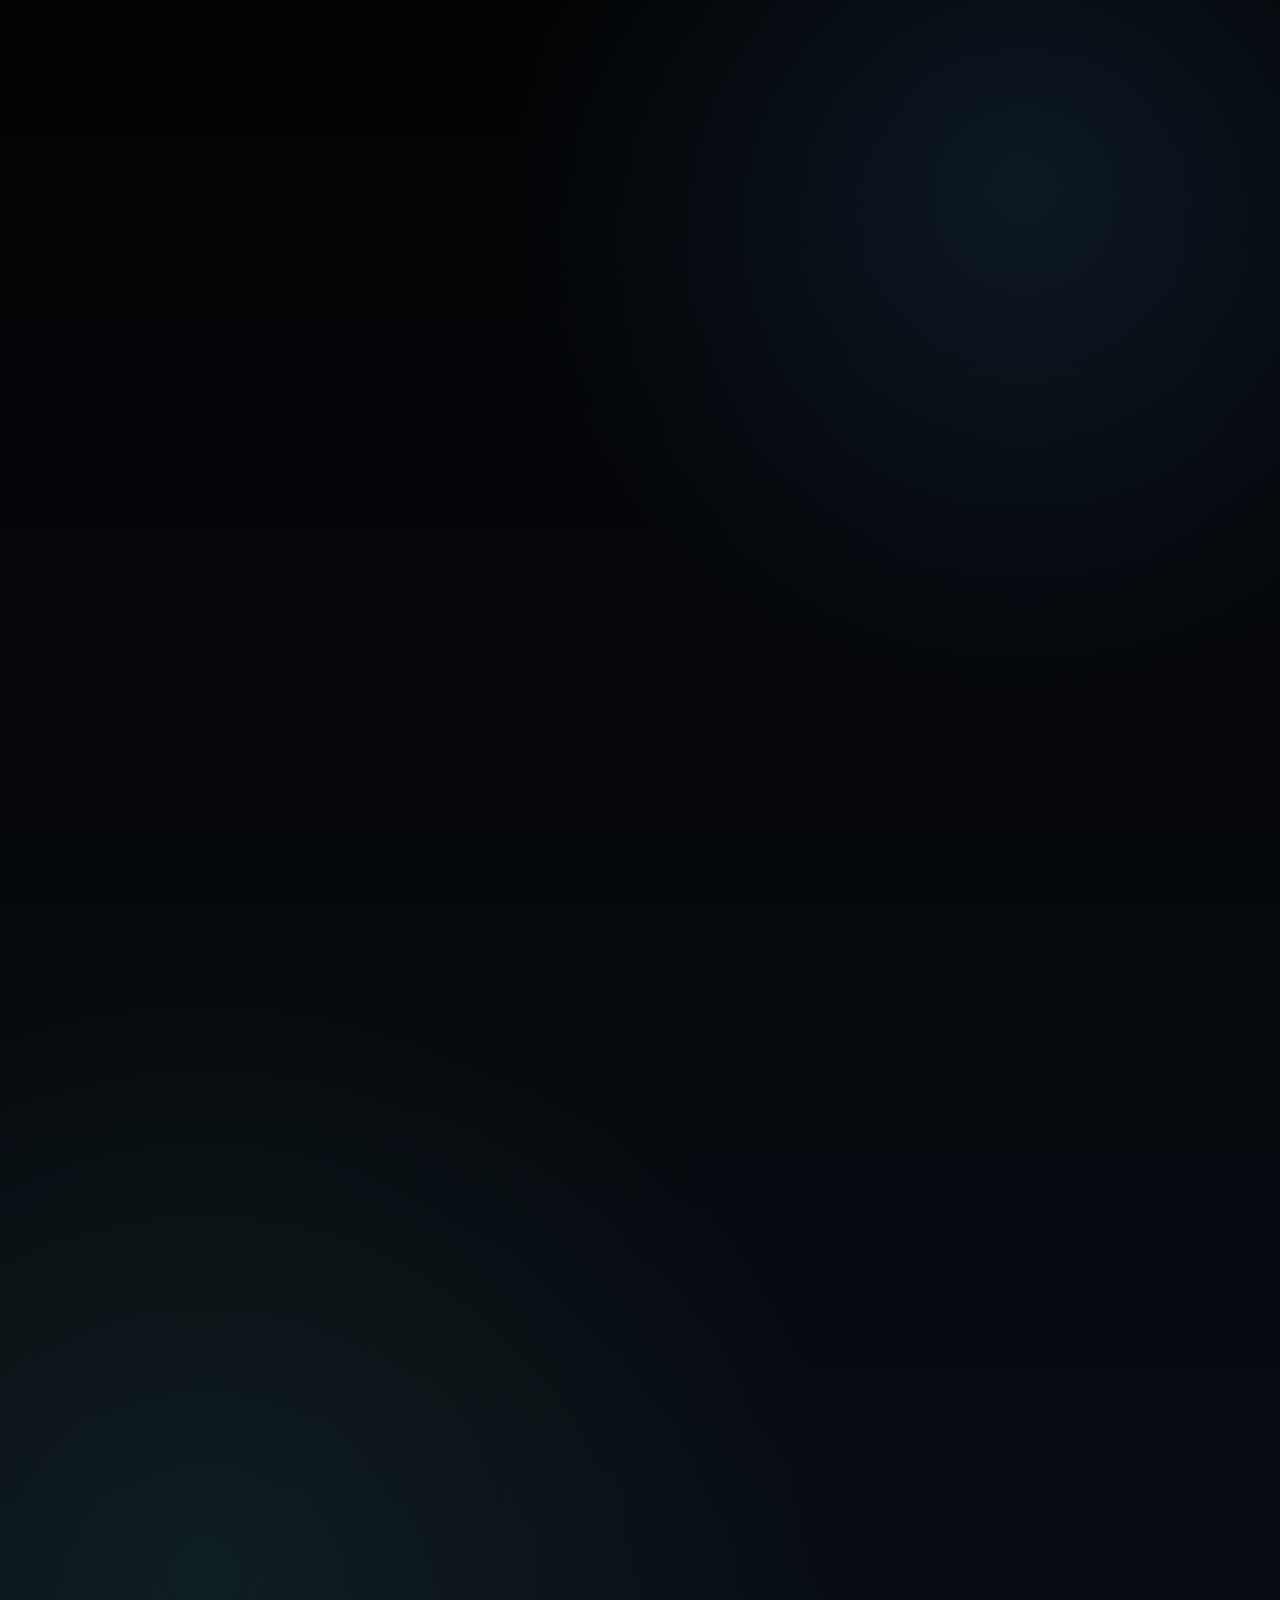
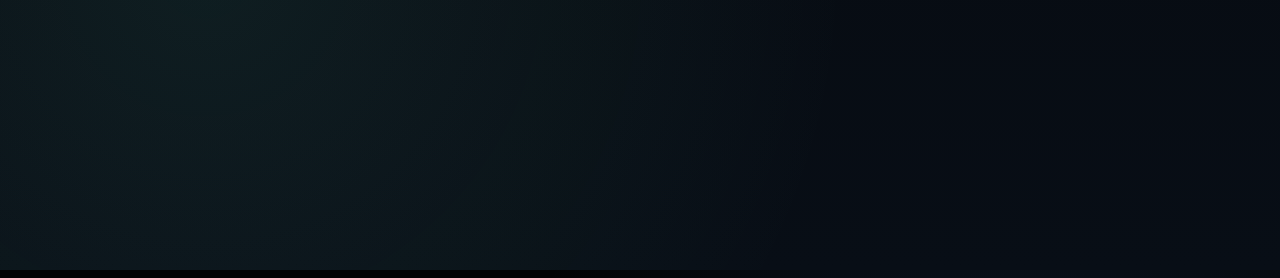
==== index.html @ 2d74a7e1 "Remove orphaned pages and assets, add .gitignore" ====
<!doctype html>
<html lang="en">
  <head>
    <meta charset="UTF-8" />
    <meta name="viewport" content="width=device-width, initial-scale=1.0" />
    <title>ORION</title>
    <meta
      name="description"
      content="ORION: Online Robust Inference and Optimization for Networks. A distributed multiscale decision engine for real-time edge intelligence under uncertainty."
    />
    <link rel="preconnect" href="https://fonts.googleapis.com" />
    <link rel="preconnect" href="https://fonts.gstatic.com" crossorigin />
    <link
      href="https://fonts.googleapis.com/css2?family=Chakra+Petch:wght@400;500;600;700&family=Space+Grotesk:wght@400;500;700&display=swap"
      rel="stylesheet"
    />
    <link
      href="https://fonts.googleapis.com/css2?family=Material+Symbols+Rounded:opsz,wght,FILL,GRAD@20..48,300..700,0..1,-50..200"
      rel="stylesheet"
    />
    <link rel="stylesheet" href="styles.css" />
  </head>
  <body>
    <div class="aurora aurora-left"></div>
    <div class="aurora aurora-right"></div>
    <div class="grain"></div>
    <nav class="top-nav" aria-label="Primary">
      <a class="nav-brand" href="index.html">
        <span class="material-symbols-rounded nav-brand-icon">deployed_code</span>
        <span class="nav-brand-copy">
          <span class="nav-brand-title">ORION</span>
          <span class="nav-brand-subtitle">ONLINE ROBUST INFERENCE AND OPTIMIZATION FOR NETWORKS</span>
        </span>
      </a>
      <div class="nav-menu">
        <a class="nav-link" href="index.html">Home</a>
        <a class="nav-link" href="research.html">Research</a>
        <a class="nav-link" href="about.html">About</a>
      </div>
    </nav>
    <header class="hero">
      <div class="hero-copy">
        <h1>
          Distributed <span class="headline-accent">Reasoning Agents</span><br />
          for Real-Time Decisions
        </h1>
        <p class="lede">
          ORION coordinates networked reasoning agents that assimilate information across
          sensors, models, and operating scales to produce time-critical inference,
          optimization, and decision support on edge devices.
        </p>
        <div class="cta-row">
          <a class="button primary" href="#mission">Explore Mission Profile</a>
          <a class="button" href="about.html">Meet the Team</a>
        </div>
      </div>
      <div class="hero-visual" aria-hidden="true">
        <div class="mesh-frame">
          <svg class="hero-diagram" viewBox="0 0 760 760" role="img" aria-label="Graph neural network architecture with uncertainty distributions on graph edges">
            <defs>
              <filter id="softGlow" x="-50%" y="-50%" width="200%" height="200%">
                <feGaussianBlur stdDeviation="8" result="blur" />
                <feMerge>
                  <feMergeNode in="blur" />
                  <feMergeNode in="SourceGraphic" />
                </feMerge>
              </filter>
              <linearGradient id="panelGlow" x1="0" x2="1" y1="0" y2="1">
                <stop offset="0%" stop-color="rgba(17, 39, 71, 0.95)" />
                <stop offset="100%" stop-color="rgba(10, 21, 40, 0.92)" />
              </linearGradient>
              <linearGradient id="edgeGlow" x1="0" x2="1" y1="0" y2="0">
                <stop offset="0%" stop-color="#6fe8ff" stop-opacity="0.06" />
                <stop offset="50%" stop-color="#6fe8ff" stop-opacity="0.8" />
                <stop offset="100%" stop-color="#7cf8d3" stop-opacity="0.08" />
              </linearGradient>
              <path id="msg1" d="M196 256 C280 260, 312 300, 344 338" />
              <path id="msg2" d="M196 380 C270 380, 302 376, 320 376" />
              <path id="msg3" d="M196 510 C280 494, 314 454, 344 416" />
              <path id="readout1" d="M444 346 C492 318, 542 288, 602 254" />
              <path id="readout2" d="M431 376 C494 376, 540 377, 584 378" />
              <path id="readout3" d="M444 408 C492 436, 542 464, 602 500" />
            </defs>

            <rect x="0" y="0" width="760" height="760" fill="transparent" />
            <rect x="72" y="150" width="162" height="500" rx="28" fill="url(#panelGlow)" stroke="rgba(125, 176, 255, 0.18)" />
            <rect x="300" y="228" width="160" height="292" rx="30" fill="url(#panelGlow)" stroke="rgba(111, 232, 255, 0.22)" />
            <rect x="532" y="176" width="154" height="388" rx="28" fill="url(#panelGlow)" stroke="rgba(125, 176, 255, 0.18)" />

            <g fill="#7cf8d3" font-family="Space Grotesk, sans-serif" font-size="9.8" letter-spacing="1.4">
              <text x="153" y="180" text-anchor="middle">SUBSYSTEM NODES</text>
              <text x="380" y="254" text-anchor="middle">INFERENCE CORE</text>
              <text x="609" y="200" text-anchor="middle">READOUT / DECISION</text>
            </g>

            <g fill="#8fb2e3" font-family="Space Grotesk, sans-serif" font-size="7.8">
              <text x="153" y="190" text-anchor="middle">uncertain graph inputs</text>
              <text x="380" y="268" text-anchor="middle">latent fusion, uncertainty shaping</text>
              <text x="609" y="214" text-anchor="middle">belief and control outputs</text>
            </g>

            <g fill="none" stroke="rgba(145, 168, 210, 0.3)" stroke-width="1.8" stroke-linecap="round">
              <path d="M124 256 L174 218 L196 290 L136 324 L124 256" />
              <path d="M174 218 L196 290" />
              <path d="M124 256 L196 290" />
              <path d="M136 324 L196 290" />

              <path d="M118 408 L174 370 L212 420 L160 470 L118 408" />
              <path d="M174 370 L212 420" />
              <path d="M174 370 L160 470" />
              <path d="M118 408 L160 470" />

              <path d="M128 548 L186 516 L210 576 L156 602 L128 548" />
              <path d="M186 516 L210 576" />
              <path d="M128 548 L210 576" />
              <path d="M156 602 L186 516" />
            </g>

            <g fill="#0f1928" stroke="rgba(111, 232, 255, 0.35)" stroke-width="1.6">
              <circle cx="124" cy="256" r="12" />
              <circle cx="174" cy="218" r="12" />
              <circle cx="196" cy="290" r="12" />
              <circle cx="136" cy="324" r="12" />

              <circle cx="118" cy="408" r="12" />
              <circle cx="174" cy="370" r="12" />
              <circle cx="212" cy="420" r="12" />
              <circle cx="160" cy="470" r="12" />

              <circle cx="128" cy="548" r="12" />
              <circle cx="186" cy="516" r="12" />
              <circle cx="210" cy="576" r="12" />
              <circle cx="156" cy="602" r="12" />
            </g>

            <g fill="#eef5ff" font-family="Space Grotesk, sans-serif" font-size="8.5">
              <text x="124" y="260" text-anchor="middle">GP</text>
              <text x="174" y="222" text-anchor="middle">GP</text>
              <text x="196" y="294" text-anchor="middle">GP</text>
              <text x="136" y="328" text-anchor="middle">GP</text>
              <text x="118" y="412" text-anchor="middle">GP</text>
              <text x="174" y="374" text-anchor="middle">GP</text>
              <text x="212" y="424" text-anchor="middle">GP</text>
              <text x="160" y="474" text-anchor="middle">GP</text>
              <text x="128" y="552" text-anchor="middle">GP</text>
              <text x="186" y="520" text-anchor="middle">GP</text>
              <text x="210" y="580" text-anchor="middle">GP</text>
              <text x="156" y="606" text-anchor="middle">GP</text>
            </g>

            <g>
              <circle cx="380" cy="376" r="76" fill="rgba(111, 232, 255, 0.08)" filter="url(#softGlow)">
                <animate attributeName="r" values="78;84;78" dur="4.6s" repeatCount="indefinite" />
                <animate attributeName="opacity" values="0.34;0.56;0.34" dur="4.6s" repeatCount="indefinite" />
              </circle>
              <circle cx="380" cy="376" r="52" fill="none" stroke="rgba(111, 232, 255, 0.22)" stroke-width="1.6">
                <animate attributeName="r" values="50;56;50" dur="6.0s" repeatCount="indefinite" />
              </circle>
              <circle cx="380" cy="376" r="32" fill="none" stroke="rgba(142, 178, 255, 0.34)" stroke-width="1.4" />
              <path d="M334 376 C350 350, 366 344, 380 376 C394 408, 410 402, 426 376" fill="none" stroke="rgba(124, 248, 211, 0.58)" stroke-width="1.9" stroke-linecap="round" />
              <path d="M334 376 C350 402, 366 408, 380 376 C394 344, 410 350, 426 376" fill="none" stroke="rgba(111, 232, 255, 0.48)" stroke-width="1.9" stroke-linecap="round" />
              <rect x="360" y="356" width="40" height="40" rx="10" fill="rgba(12, 31, 56, 0.65)" stroke="rgba(145, 168, 210, 0.45)" stroke-width="1.4" transform="rotate(45 380 376)">
                <animateTransform attributeName="transform" type="rotate" values="45 380 376;405 380 376" dur="18s" repeatCount="indefinite" />
              </rect>
              <circle cx="380" cy="376" r="4.3" fill="#7cf8d3" filter="url(#softGlow)" />
              <circle cx="356" cy="352" r="2.7" fill="#8eb2ff" opacity="0.78" />
              <circle cx="408" cy="396" r="2.4" fill="#6fe8ff" opacity="0.72" />
              <circle cx="412" cy="346" r="2.2" fill="#7cf8d3" opacity="0.68" />
            </g>

            <g fill="none" stroke="url(#edgeGlow)" stroke-width="2.25" stroke-linecap="round">
              <path d="M196 256 C280 260, 312 300, 344 338" />
              <path d="M196 380 C270 380, 302 376, 320 376" />
              <path d="M196 510 C280 494, 314 454, 344 416" />
              <path d="M444 346 C492 318, 542 288, 602 254" />
              <path d="M431 376 C494 376, 540 377, 584 378" />
              <path d="M444 408 C492 436, 542 464, 602 500" />
            </g>



            <g>
              <g transform="translate(267.5 265)">
                <rect x="-30" y="-11" width="60" height="22" rx="7" fill="rgba(6, 20, 38, 0.62)" stroke="rgba(111, 232, 255, 0.28)" />
                <path d="M-20 6 H20" fill="none" stroke="rgba(184, 201, 232, 0.30)" stroke-width="0.8" />
                <path d="M-18 6 C-12 6, -7 -6, 0 -6 C7 -6, 12 6, 18 6" fill="none" stroke="#6fe8ff" stroke-width="0.9" />
              </g>
              <g transform="translate(267 365)">
                <rect x="-30" y="-11" width="60" height="22" rx="7" fill="rgba(6, 20, 38, 0.62)" stroke="rgba(111, 232, 255, 0.28)" />
                <path d="M-20 6 H20" fill="none" stroke="rgba(184, 201, 232, 0.30)" stroke-width="0.8" />
                <path d="M-18 6 C-10 6, -4 2, 0 1 C4 2, 10 6, 18 6" fill="none" stroke="#7cf8d3" stroke-width="0.9" />
              </g>
              <g transform="translate(267 471)">
                <rect x="-30" y="-11" width="60" height="22" rx="7" fill="rgba(6, 20, 38, 0.62)" stroke="rgba(111, 232, 255, 0.28)" />
                <path d="M-20 6 H20" fill="none" stroke="rgba(184, 201, 232, 0.30)" stroke-width="0.8" />
                <path d="M-18 6 C-14 6, -11 -5, -7 -5 C-3 -5, -1 6, 3 6 C7 6, 10 -2, 14 -2 C16 -2, 18 6, 18 6" fill="none" stroke="#8eb2ff" stroke-width="0.9" />
              </g>
              <g transform="translate(496 290)">
                <rect x="-30" y="-11" width="60" height="22" rx="7" fill="rgba(6, 20, 38, 0.62)" stroke="rgba(111, 232, 255, 0.28)" />
                <path d="M-20 6 H20" fill="none" stroke="rgba(184, 201, 232, 0.30)" stroke-width="0.8" />
                <path d="M-18 6 C-12 6, -8 5, -4 1 C0 -4, 8 -5, 18 6" fill="none" stroke="#6fe8ff" stroke-width="0.9" />
              </g>
              <g transform="translate(496 365)">
                <rect x="-30" y="-11" width="60" height="22" rx="7" fill="rgba(6, 20, 38, 0.62)" stroke="rgba(111, 232, 255, 0.28)" />
                <path d="M-20 6 H20" fill="none" stroke="rgba(184, 201, 232, 0.30)" stroke-width="0.8" />
                <path d="M-18 6 C-14 6, -10 2, -6 2 L4 2 C8 2, 12 6, 18 6" fill="none" stroke="#7cf8d3" stroke-width="0.9" />
              </g>
              <g transform="translate(496 451)">
                <rect x="-30" y="-11" width="60" height="22" rx="7" fill="rgba(6, 20, 38, 0.62)" stroke="rgba(111, 232, 255, 0.28)" />
                <path d="M-20 6 H20" fill="none" stroke="rgba(184, 201, 232, 0.30)" stroke-width="0.8" />
                <path d="M-18 6 C-14 6, -11 -1, -8 -3 C-4 -5, 2 -5, 8 0 C12 3, 15 5, 18 6" fill="none" stroke="#8eb2ff" stroke-width="0.9" />
              </g>
            </g>

            <g fill="#0f1928" stroke="rgba(111, 232, 255, 0.35)" stroke-width="1.7">
              <rect x="590" y="232" width="44" height="40" rx="12" />
              <rect x="584" y="358" width="56" height="40" rx="12" />
              <rect x="590" y="482" width="44" height="40" rx="12" />
            </g>

            <g fill="#eef5ff" font-family="Space Grotesk, sans-serif" font-size="7.8">
              <text x="612" y="256" text-anchor="middle">risk</text>
              <text x="612" y="382" text-anchor="middle">policy</text>
              <text x="612" y="506" text-anchor="middle">control</text>
            </g>

            <g fill="rgba(111, 232, 255, 0.96)" filter="url(#softGlow)">
              <circle r="3.3">
                <animateMotion dur="6.2s" repeatCount="indefinite" rotate="auto"><mpath href="#msg1" /></animateMotion>
              </circle>
              <circle r="3.3" fill="#7cf8d3">
                <animateMotion dur="6.8s" repeatCount="indefinite" rotate="auto"><mpath href="#msg2" /></animateMotion>
              </circle>
              <circle r="3.3" fill="#8eb2ff">
                <animateMotion dur="7.3s" repeatCount="indefinite" rotate="auto"><mpath href="#msg3" /></animateMotion>
              </circle>
              <circle r="3.1">
                <animateMotion dur="6.5s" repeatCount="indefinite" rotate="auto"><mpath href="#readout1" /></animateMotion>
              </circle>
              <circle r="3.1" fill="#7cf8d3">
                <animateMotion dur="6.9s" repeatCount="indefinite" rotate="auto"><mpath href="#readout2" /></animateMotion>
              </circle>
              <circle r="3.1" fill="#8eb2ff">
                <animateMotion dur="7.1s" repeatCount="indefinite" rotate="auto"><mpath href="#readout3" /></animateMotion>
              </circle>
            </g>
          </svg>
        </div>
      </div>
    </header>

    <main>
      <section class="panel mission" id="mission">
        <div>
          <p class="section-kicker">Mission profile</p>
          <h2>Built for multiscale decisions under uncertainty.</h2>
        </div>
        <p>
          The platform links distributed reasoning agents, sparse observations, and
          multiscale model hierarchies into a unified decision loop. It is intended for
          settings where information must be assimilated rapidly, uncertainty must be
          propagated explicitly, and prediction or action must remain available on edge
          devices operating under compute, bandwidth, and timing constraints.
        </p>
      </section>

      <section class="grid use-cases">
        <article class="card">
          <span class="material-symbols-rounded panel-symbol" aria-hidden="true">hub</span>
          <p class="card-index">01</p>
          <h3>Multiscale information assimilation</h3>
          <p>
            Fuse heterogeneous observations, surrogates, and model hierarchies into a
            coherent state estimate that remains actionable as conditions shift.
          </p>
        </article>
        <article class="card">
          <span class="material-symbols-rounded panel-symbol" aria-hidden="true">diversity_3</span>
          <p class="card-index">02</p>
          <h3>Cooperative reasoning agents</h3>
          <p>
            Coordinate specialized agents that exchange beliefs, reconcile local context,
            and support time-critical decisions from the edge to the system level.
          </p>
        </article>
        <article class="card">
          <span class="material-symbols-rounded panel-symbol" aria-hidden="true">memory</span>
          <p class="card-index">03</p>
          <h3>Real-time edge prediction</h3>
          <p>
            Push uncertainty-aware inference and decision support onto edge hardware where
            latency, resilience, and intermittent communications cannot be ignored.
          </p>
        </article>
      </section>

      <section class="mode-grid" id="modes">
        <article class="mode-panel">
          <span class="material-symbols-rounded panel-symbol mode-symbol" aria-hidden="true">architecture</span>
          <p class="section-kicker">Offline design</p>
          <h2>Shape the multiscale reasoning architecture before deployment.</h2>
          <p>
            Use ORION to identify the right hierarchy of models, sensing placements, and
            agent responsibilities, then determine where added fidelity materially changes
            the decision surface.
          </p>
        </article>
        <article class="mode-panel alt">
          <span class="material-symbols-rounded panel-symbol mode-symbol" aria-hidden="true">settings_input_antenna</span>
          <p class="section-kicker">Online orchestration</p>
          <h2>Maintain adaptation as edge conditions evolve in real time.</h2>
          <p>
            Run live assimilation and orchestration loops that coordinate distributed
            observations, local inference, agent-to-agent messaging, and edge-resident
            control or recommendation logic when timing, bandwidth, and trust constraints
            cannot be ignored.
          </p>
        </article>
      </section>

      <section class="panel manifesto">
        <div class="manifesto-line">
          <span>Distributed reasoning agents</span>
          <span>Multiscale assimilation</span>
          <span>Edge-resident decisions</span>
        </div>
      </section>
    </main>

    <footer>
      <p>ORION &middot; Texas A&amp;M University</p>
    </footer>
    <script src="assets/js/ui-effects.js"></script>
  </body>
</html>
---- styles.css ----
:root {
  --ai-blue: #51a6ff;
  --ai-cyan: #74f6ff;
  --ai-mint: #6df0c2;
  --ink-invert: #061017;
  --bg-0: #030507;
  --bg-1: #071019;
  --bg-2: #0b1420;
  --line: rgba(116, 246, 255, 0.16);
  --text: #f4fbff;
  --text-soft: #b9cad8;
  --text-dim: #8696a7;
  --cyan: var(--ai-cyan);
  --mint: var(--ai-mint);
  --radius-xl: 30px;
  --radius-lg: 22px;
  --radius-md: 16px;
  --shadow: 0 22px 56px rgba(0, 0, 0, 0.48);
  --shadow-soft: 0 12px 30px rgba(0, 0, 0, 0.32);
}

* {
  box-sizing: border-box;
}

html {
  scroll-behavior: smooth;
}

body {
  margin: 0;
  font-family: "Space Grotesk", "Avenir Next", "Segoe UI", sans-serif;
  color: var(--text);
  background:
    radial-gradient(circle at 80% 10%, rgba(81, 166, 255, 0.12), transparent 26%),
    radial-gradient(circle at 16% 84%, rgba(109, 240, 194, 0.08), transparent 34%),
    linear-gradient(180deg, #020304 0%, #05070b 40%, #080e16 100%);
  min-height: 100vh;
  overflow-x: hidden;
  opacity: 0;
  transform: translateY(8px);
  transition: opacity 300ms ease, transform 300ms ease;
}

body.is-ready {
  opacity: 1;
  transform: translateY(0);
}

body.is-leaving {
  opacity: 0;
  transform: translateY(-8px);
}

body::before {
  content: "";
  position: fixed;
  inset: 0;
  pointer-events: none;
  background:
    linear-gradient(rgba(255, 255, 255, 0.026) 1px, transparent 1px),
    linear-gradient(90deg, rgba(255, 255, 255, 0.026) 1px, transparent 1px);
  background-size: 62px 62px;
  mask-image: radial-gradient(circle at center, black 45%, transparent 90%);
  opacity: 0.12;
}

.aurora {
  position: fixed;
  width: 38rem;
  height: 38rem;
  border-radius: 50%;
  filter: blur(80px);
  opacity: 0.2;
  pointer-events: none;
}

.aurora-left {
  top: -10rem;
  left: -8rem;
  background: #2f6cc4;
}

.aurora-right {
  top: -4rem;
  right: -8rem;
  background: #1f8e8a;
}

.grain {
  position: fixed;
  inset: 0;
  pointer-events: none;
  background-image: radial-gradient(rgba(255, 255, 255, 0.04) 0.7px, transparent 0.7px);
  background-size: 4px 4px;
  opacity: 0.16;
}

.top-nav,
.hero,
.page-hero,
main,
footer {
  width: min(1240px, calc(100vw - 2rem));
  margin: 0 auto;
}

.top-nav {
  margin: 0.7rem auto 0;
  display: flex;
  justify-content: space-between;
  align-items: center;
  gap: 1rem;
  padding: 0.78rem 1rem;
  border-radius: 14px;
  background: linear-gradient(180deg, rgba(5, 10, 18, 0.82), rgba(3, 7, 12, 0.78));
  border: 1px solid rgba(116, 246, 255, 0.12);
  backdrop-filter: blur(10px);
  box-shadow: var(--shadow-soft);
}

.nav-brand {
  display: inline-flex;
  align-items: flex-start;
  gap: 0.45rem;
  color: #edf5ff;
  text-decoration: none;
  font-weight: 700;
  letter-spacing: -0.02em;
}

.nav-brand-copy {
  display: flex;
  flex-direction: column;
  gap: 0.08rem;
}

.nav-brand-title {
  font-size: 1.05rem;
  line-height: 1.05;
}

.nav-brand-subtitle {
  font-family: "Chakra Petch", "Space Grotesk", sans-serif;
  font-size: 0.58rem;
  line-height: 1.2;
  letter-spacing: 0.12em;
  color: #8fa7bc;
}

.nav-brand-icon {
  font-size: 1rem;
  margin-top: 0.08rem;
  color: #a9d9ff;
}

.nav-menu {
  display: inline-flex;
  align-items: center;
  gap: 0.36rem;
}

.nav-link {
  font-family: "Chakra Petch", "Space Grotesk", sans-serif;
  font-size: 0.85rem;
  color: var(--text-soft);
  text-decoration: none;
  border: 1px solid transparent;
  background: transparent;
  border-radius: 10px;
  padding: 0.32rem 0.6rem;
  transition: border-color 180ms ease, color 180ms ease, background-color 180ms ease;
}

.nav-link:hover {
  color: var(--text);
  background: rgba(255, 255, 255, 0.04);
  border-color: rgba(255, 255, 255, 0.06);
}

.nav-icon,
.nav-actions {
  display: none;
}

.micro-icon {
  width: 1rem;
  height: 1rem;
  color: var(--cyan);
}

.hero {
  display: grid;
  grid-template-columns: minmax(0, 1.08fr) minmax(420px, 0.92fr);
  gap: 2.1rem;
  align-items: stretch;
  padding: 3rem 0 2.6rem;
  min-height: 80vh;
  position: relative;
  overflow: hidden;
}

.hero::before {
  content: "";
  position: absolute;
  right: -8%;
  top: -16%;
  width: 34%;
  height: 140%;
  background: linear-gradient(180deg, rgba(170, 230, 255, 0.4), rgba(116, 246, 255, 0.02));
  filter: blur(42px);
  opacity: 0.22;
  pointer-events: none;
}

.hero-copy,
.hero-visual,
.panel,
.card,
.mode-panel {
  animation: rise-in 720ms ease-out;
}

.hero-copy {
  order: 2;
  align-self: center;
  max-width: 560px;
  margin: 0;
  text-align: left;
  padding: 1.7rem 1.5rem;
  background:
    radial-gradient(circle at top right, rgba(116, 246, 255, 0.08), transparent 44%),
    linear-gradient(180deg, rgba(9, 16, 27, 0.76), rgba(6, 11, 19, 0.82));
  border: 1px solid rgba(116, 246, 255, 0.14);
  border-radius: 18px;
  box-shadow: var(--shadow-soft);
  position: relative;
  z-index: 1;
}

.badge,
.expansion,
.section-kicker,
.card-index,
footer {
  font-family: "Chakra Petch", "Space Grotesk", sans-serif;
}

.badge {
  display: inline-flex;
  align-items: center;
  padding: 0.4rem 0.78rem;
  border-radius: 999px;
  border: 1px solid rgba(116, 246, 255, 0.28);
  background: rgba(116, 246, 255, 0.05);
  color: var(--mint);
  font-size: 0.72rem;
  letter-spacing: 0.16em;
  text-transform: uppercase;
}

.expansion {
  margin: 1rem 0 0;
  max-width: 60ch;
  color: #9db2c8;
  font-size: 0.68rem;
  line-height: 1.65;
  letter-spacing: 0.11em;
  text-transform: uppercase;
}

h1,
h2,
h3 {
  margin: 0;
  font-weight: 700;
  letter-spacing: -0.04em;
}

h1 {
  margin-top: 1.1rem;
  max-width: 10.5ch;
  font-size: clamp(2.2rem, 4.8vw, 4.25rem);
  line-height: 1.05;
  text-wrap: balance;
  letter-spacing: -0.03em;
}

.headline-accent {
  display: inline;
  color: #9bd8f3;
}

h2 {
  font-size: clamp(1.6rem, 3vw, 2.35rem);
  line-height: 1.02;
}

h3 {
  font-size: 1.2rem;
  line-height: 1.15;
}

.lede,
.panel p,
.card p,
.mode-panel p {
  color: var(--text-soft);
  line-height: 1.78;
}

.lede {
  max-width: 48ch;
  margin-top: 1.2rem;
  font-size: 1rem;
  line-height: 1.62;
  color: #c0cedc;
}

.signal-row {
  display: none;
}

.cta-row {
  display: flex;
  gap: 0.9rem;
  justify-content: flex-start;
  flex-wrap: wrap;
  margin-top: 1.5rem;
}

.button {
  display: inline-flex;
  align-items: center;
  justify-content: center;
  min-height: 44px;
  padding: 0.64rem 0.98rem;
  border-radius: 999px;
  color: var(--text);
  text-decoration: none;
  border: 1px solid rgba(116, 246, 255, 0.22);
  background: rgba(255, 255, 255, 0.012);
  transition: transform 180ms ease, border-color 180ms ease, box-shadow 180ms ease, background-color 180ms ease;
}

.button:hover {
  transform: translateY(-2px);
  border-color: rgba(116, 246, 255, 0.62);
  box-shadow: 0 16px 30px rgba(116, 246, 255, 0.2);
}

.button.primary {
  color: var(--ink-invert);
  background: linear-gradient(135deg, #8dfff2, #74f6ff 58%, #b4f6ff);
  border-color: transparent;
  font-weight: 600;
}

.button.primary:hover {
  box-shadow: 0 18px 34px rgba(116, 246, 255, 0.28);
}

.hero-visual {
  order: 1;
  display: flex;
  align-items: center;
  justify-content: flex-start;
  min-height: 640px;
  position: relative;
  z-index: 1;
}

.mesh-frame {
  position: relative;
  width: min(100%, 980px);
  aspect-ratio: 1 / 1;
  max-height: 620px;
  border-radius: 24px;
  background:
    radial-gradient(circle at center, rgba(81, 166, 255, 0.16), transparent 42%),
    linear-gradient(180deg, rgba(255, 255, 255, 0.035), rgba(255, 255, 255, 0.008));
  border: 1px solid rgba(116, 246, 255, 0.24);
  box-shadow: var(--shadow);
  overflow: hidden;
}

.mesh-frame::before,
.mesh-frame::after {
  content: "";
  position: absolute;
}

.mesh-frame::before {
  inset: 0.75rem;
  border-radius: 18px;
  border: 1px solid rgba(116, 246, 255, 0.09);
}

.mesh-frame::after {
  inset: auto 0 0 0;
  height: 42%;
  background: linear-gradient(180deg, rgba(4, 9, 16, 0) 0%, rgba(4, 9, 16, 0.58) 100%);
}

.hero-diagram {
  display: block;
  width: 100%;
  height: 100%;
  transform: scale(1.03);
  transform-origin: center;
}

.page-hero {
  padding: 3.8rem 0 1.7rem;
  animation: rise-in 720ms ease-out;
}

.page-hero h1 {
  max-width: 14ch;
}

main {
  display: grid;
  gap: 1.15rem;
  padding-bottom: 1rem;
}

.panel,
.card,
.mode-panel {
  background:
    radial-gradient(circle at top right, rgba(116, 246, 255, 0.08), transparent 34%),
    linear-gradient(180deg, rgba(13, 22, 35, 0.86), rgba(8, 13, 20, 0.74));
  border: 1px solid var(--line);
  box-shadow: var(--shadow);
  backdrop-filter: blur(16px);
}

.panel,
.mode-panel {
  border-radius: var(--radius-xl);
  padding: 1.4rem;
}

.mission {
  display: grid;
  grid-template-columns: minmax(0, 0.9fr) minmax(0, 1.1fr);
  gap: 1.5rem;
  align-items: start;
}

.section-kicker {
  margin: 0 0 0.75rem;
  color: #8fffe4;
  font-size: 0.8rem;
  letter-spacing: 0.14em;
  text-transform: uppercase;
}

.grid {
  display: grid;
  grid-template-columns: repeat(3, minmax(0, 1fr));
  gap: 1rem;
}

.card {
  border-radius: var(--radius-lg);
  padding: 1.2rem;
  position: relative;
  overflow: hidden;
}

.card-index {
  margin: 0 0 0.85rem;
  color: var(--mint);
  font-size: 0.76rem;
}

.card h3 {
  margin-bottom: 0.8rem;
}

.mode-grid {
  display: grid;
  grid-template-columns: repeat(2, minmax(0, 1fr));
  gap: 1rem;
}

.mode-panel.alt {
  background:
    radial-gradient(circle at top right, rgba(137, 161, 255, 0.12), transparent 30%),
    linear-gradient(180deg, rgba(13, 22, 43, 0.9), rgba(9, 16, 31, 0.78));
}

.portal-grid {
  display: grid;
  grid-template-columns: repeat(2, minmax(0, 1fr));
  gap: 1rem;
}

.portal-card {
  display: block;
  border-radius: var(--radius-lg);
  padding: 1.2rem;
  background:
    radial-gradient(circle at top right, rgba(116, 246, 255, 0.08), transparent 34%),
    linear-gradient(180deg, rgba(13, 22, 35, 0.86), rgba(8, 13, 20, 0.74));
  border: 1px solid var(--line);
  text-decoration: none;
  box-shadow: var(--shadow);
  transition: transform 180ms ease, border-color 180ms ease, box-shadow 180ms ease;
  position: relative;
  overflow: hidden;
}

.portal-card:hover {
  transform: translateY(-4px);
  border-color: rgba(116, 246, 255, 0.56);
  box-shadow: 0 24px 42px rgba(116, 246, 255, 0.18);
}

.portal-card h3 {
  color: var(--text);
}

.portal-card p {
  color: var(--text-soft);
}

.card-icon {
  font-size: 0.92rem;
  color: var(--cyan);
  background: rgba(116, 246, 255, 0.09);
  border: 1px solid rgba(116, 246, 255, 0.24);
  border-radius: 10px;
  padding: 0.2rem;
  margin: 0 0 0.45rem;
}

.tool-grid,
.viz-grid,
.docs-layout {
  grid-template-columns: repeat(2, minmax(0, 1fr));
}

.docs-layout {
  display: grid;
  gap: 1rem;
}

.doc-list {
  margin: 0.8rem 0 0;
  padding-left: 1.2rem;
}

.doc-list li {
  color: var(--text-soft);
  margin: 0.45rem 0;
  line-height: 1.7;
}

canvas {
  width: 100%;
  height: auto;
  border-radius: var(--radius-md);
  border: 1px solid rgba(163, 184, 255, 0.22);
  background: rgba(7, 14, 26, 0.8);
}

.viz-caption {
  color: var(--text-dim);
  margin-top: 0.75rem;
}

.options-tree {
  display: grid;
  grid-template-columns: repeat(3, minmax(0, 1fr));
  gap: 0.8rem;
  margin-top: 0.9rem;
}

.tree-branch {
  border-radius: var(--radius-md);
  border: 1px solid rgba(116, 246, 255, 0.12);
  padding: 0.85rem;
  background: rgba(5, 12, 24, 0.56);
}

.tree-branch header {
  display: flex;
  justify-content: space-between;
  align-items: baseline;
  gap: 0.8rem;
}

.tree-branch header h3 {
  font-size: 0.96rem;
  color: var(--text);
}

.tree-branch header span {
  color: var(--mint);
  font-family: "Chakra Petch", "Space Grotesk", sans-serif;
  font-size: 0.72rem;
}

.tree-branch ul {
  margin: 0.75rem 0 0;
  padding-left: 1.05rem;
}

.tree-branch li {
  color: var(--text-soft);
  margin: 0.32rem 0;
  line-height: 1.5;
}

.code-block {
  margin: 0.75rem 0 0;
  padding: 0.95rem;
  border-radius: var(--radius-md);
  border: 1px solid rgba(116, 246, 255, 0.12);
  background: rgba(5, 12, 24, 0.56);
  color: var(--text-soft);
  overflow-x: auto;
}

.about-grid {
  display: grid;
  grid-template-columns: 1fr;
  gap: 1rem;
}

.profile-card {
  display: grid;
  grid-template-columns: 180px minmax(0, 1fr);
  gap: 1.1rem;
  align-items: start;
  border-radius: var(--radius-xl);
  padding: 1.2rem;
  background:
    radial-gradient(circle at top right, rgba(116, 246, 255, 0.08), transparent 34%),
    linear-gradient(180deg, rgba(13, 22, 35, 0.86), rgba(8, 13, 20, 0.74));
  border: 1px solid var(--line);
  box-shadow: var(--shadow);
  backdrop-filter: blur(16px);
  position: relative;
  overflow: hidden;
}

.reveal-item {
  opacity: 0;
  transform: translateY(14px) scale(0.99);
}

.reveal-item.in-view {
  opacity: 1;
  transform: translateY(0) scale(1);
  transition: opacity 420ms ease, transform 420ms ease;
}

.profile-card img {
  width: 100%;
  aspect-ratio: 4 / 5;
  object-fit: cover;
  border-radius: var(--radius-md);
  border: 1px solid rgba(163, 184, 255, 0.12);
  box-shadow: 0 8px 18px rgba(0, 0, 0, 0.28);
}

.panel,
.profile-card {
  position: relative;
  overflow: hidden;
}

.card::after,
.portal-card::after,
.panel::after,
.profile-card::after {
  content: "";
  position: absolute;
  inset: auto -22% -88% auto;
  width: 60%;
  height: 80%;
  background: radial-gradient(circle, rgba(81, 166, 255, 0.2), transparent 65%);
  pointer-events: none;
}

.profile-affiliation {
  margin: 0.55rem 0 0.9rem;
  color: var(--text-dim);
  font-size: 0.92rem;
}

.profile-links {
  margin-top: 0.8rem;
}

.inline-link {
  color: var(--cyan);
  text-decoration: none;
  border-bottom: 1px solid rgba(116, 246, 255, 0.45);
}

.inline-link:hover {
  color: var(--mint);
  border-bottom-color: rgba(109, 240, 194, 0.72);
}

.manifesto {
  padding: 1rem 1.2rem;
}

.manifesto-line {
  display: flex;
  justify-content: space-between;
  gap: 1rem;
  flex-wrap: wrap;
}

.manifesto-line span {
  color: var(--text);
  font-size: clamp(1rem, 2vw, 1.25rem);
}

footer {
  padding: 2rem 0 2.4rem;
  color: var(--text-dim);
  font-size: 0.84rem;
  letter-spacing: 0.06em;
  text-transform: uppercase;
}

@keyframes rise-in {
  from {
    opacity: 0;
    transform: translateY(18px);
  }
  to {
    opacity: 1;
    transform: translateY(0);
  }
}

@media (max-width: 1100px) {
  .mesh-frame {
    width: min(100%, 760px);
    max-height: 540px;
  }
}

@media (max-width: 980px) {
  .hero,
  .mission,
  .portal-grid,
  .grid,
  .mode-grid,
  .tool-grid,
  .viz-grid,
  .docs-layout,
  .options-tree {
    grid-template-columns: 1fr;
  }

  .hero {
    padding-top: 3.4rem;
    gap: 1.4rem;
    min-height: auto;
  }

  .hero-copy {
    order: 1;
    margin: 0 auto;
    max-width: 820px;
    text-align: center;
    padding: 0;
    background: none;
    border: 0;
    border-radius: 0;
    box-shadow: none;
  }

  h1 {
    margin-left: auto;
    margin-right: auto;
    max-width: 13ch;
  }

  .lede {
    margin-left: auto;
    margin-right: auto;
    max-width: 64ch;
  }

  .cta-row {
    justify-content: center;
  }

  .hero::before,
  .hero::after {
    display: none;
  }

  .hero-visual {
    order: 2;
    justify-content: center;
    min-height: 460px;
  }

  .mesh-frame {
    max-height: 500px;
  }

  .profile-card {
    grid-template-columns: 140px minmax(0, 1fr);
  }
}

@media (max-width: 640px) {
  .top-nav,
  .hero,
  .page-hero,
  main,
  footer {
    width: min(1180px, calc(100vw - 1.25rem));
  }

  .top-nav {
    justify-content: center;
    padding: 0.7rem;
    border-radius: 16px;
  }

  .nav-link {
    padding: 0.36rem 0.62rem;
    font-size: 0.8rem;
  }

  .nav-brand {
    align-items: center;
  }

  .nav-brand-copy {
    gap: 0.04rem;
  }

  .nav-brand-title {
    font-size: 0.98rem;
  }

  .nav-brand-subtitle {
    font-size: 0.5rem;
  }

  .lede {
    font-size: 0.95rem;
  }

  .mesh-frame {
    width: 100%;
    max-height: 380px;
  }

  .panel,
  .card,
  .mode-panel {
    padding: 1rem;
  }

  .tag {
    font-size: 0.68rem;
  }

  .profile-card {
    grid-template-columns: 1fr;
  }

  .profile-card img {
    max-width: 260px;
  }
}
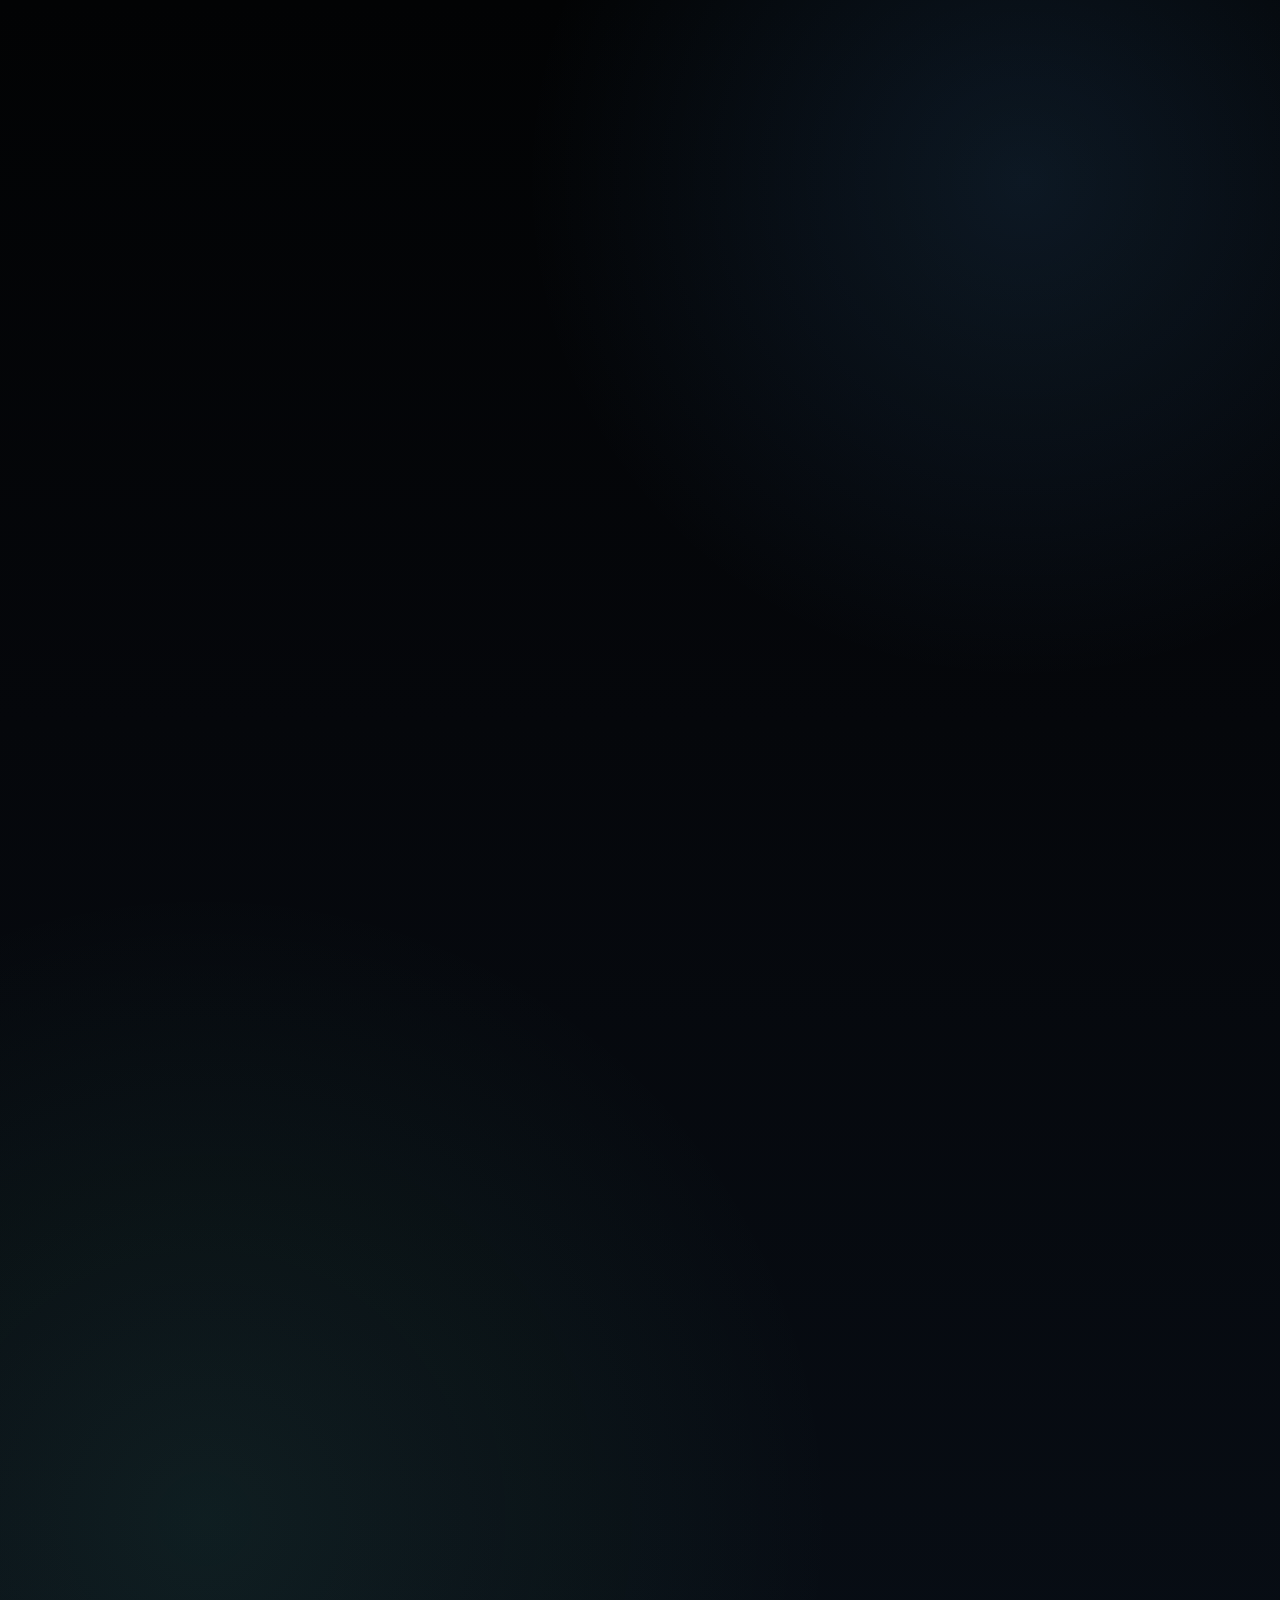
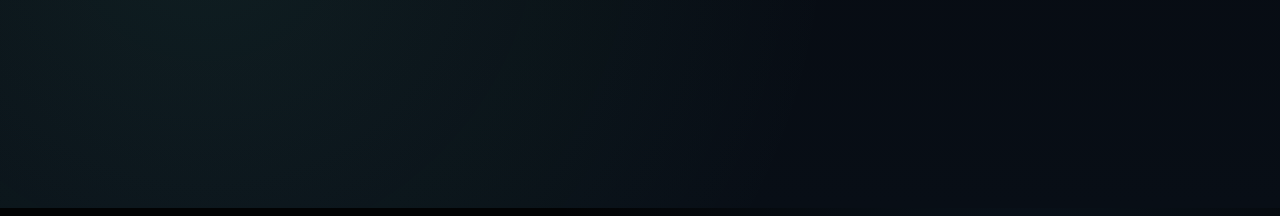
==== commit c7343b57: "Add logo image, apply darwin-brand font styling, clean up research page" ====
--- a/index.html
+++ b/index.html
@@ -3,10 +3,10 @@
   <head>
     <meta charset="UTF-8" />
     <meta name="viewport" content="width=device-width, initial-scale=1.0" />
-    <title>ORION</title>
+    <title>D³ARWIN</title>
     <meta
       name="description"
-      content="ORION: Online Robust Inference and Optimization for Networks. A distributed multiscale decision engine for real-time edge intelligence under uncertainty."
+      content="D³ARWIN: Dynamic Data-Driven Adaptive Reasoning With Inference Networks. A distributed multiscale decision engine for real-time edge intelligence under uncertainty."
     />
     <link rel="preconnect" href="https://fonts.googleapis.com" />
     <link rel="preconnect" href="https://fonts.gstatic.com" crossorigin />
@@ -28,8 +28,8 @@
       <a class="nav-brand" href="index.html">
         <span class="material-symbols-rounded nav-brand-icon">deployed_code</span>
         <span class="nav-brand-copy">
-          <span class="nav-brand-title">ORION</span>
-          <span class="nav-brand-subtitle">ONLINE ROBUST INFERENCE AND OPTIMIZATION FOR NETWORKS</span>
+          <span class="nav-brand-title">D³ARWIN</span>
+          <span class="nav-brand-subtitle">DYNAMIC DATA-DRIVEN ADAPTIVE REASONING WITH INFERENCE NETWORKS</span>
         </span>
       </a>
       <div class="nav-menu">
@@ -45,7 +45,7 @@
           for Real-Time Decisions
         </h1>
         <p class="lede">
-          ORION coordinates networked reasoning agents that assimilate information across
+          <span class="darwin-brand">D³ARWIN</span> coordinates networked reasoning agents that assimilate information across
           sensors, models, and operating scales to produce time-critical inference,
           optimization, and decision support on edge devices.
         </p>
@@ -80,6 +80,7 @@
               <path id="readout1" d="M444 346 C492 318, 542 288, 602 254" />
               <path id="readout2" d="M431 376 C494 376, 540 377, 584 378" />
               <path id="readout3" d="M444 408 C492 436, 542 464, 602 500" />
+              <path id="figure8" d="M334 376 C350 350, 366 344, 380 376 C394 408, 410 402, 426 376 C410 350, 394 344, 380 376 C366 408, 350 402, 334 376 Z" />
             </defs>
 
             <rect x="0" y="0" width="760" height="760" fill="transparent" />
@@ -162,10 +163,10 @@
               <rect x="360" y="356" width="40" height="40" rx="10" fill="rgba(12, 31, 56, 0.65)" stroke="rgba(145, 168, 210, 0.45)" stroke-width="1.4" transform="rotate(45 380 376)">
                 <animateTransform attributeName="transform" type="rotate" values="45 380 376;405 380 376" dur="18s" repeatCount="indefinite" />
               </rect>
-              <circle cx="380" cy="376" r="4.3" fill="#7cf8d3" filter="url(#softGlow)" />
-              <circle cx="356" cy="352" r="2.7" fill="#8eb2ff" opacity="0.78" />
-              <circle cx="408" cy="396" r="2.4" fill="#6fe8ff" opacity="0.72" />
-              <circle cx="412" cy="346" r="2.2" fill="#7cf8d3" opacity="0.68" />
+              <circle cx="380" cy="376" r="4.3" fill="#7cf8d3" filter="url(#softGlow)">
+                <animate attributeName="r" values="3.5;5.5;3.5" dur="2.4s" repeatCount="indefinite" />
+                <animate attributeName="opacity" values="0.7;1;0.7" dur="2.4s" repeatCount="indefinite" />
+              </circle>
             </g>
 
             <g fill="none" stroke="url(#edgeGlow)" stroke-width="2.25" stroke-linecap="round">
@@ -300,7 +301,7 @@
           <p class="section-kicker">Offline design</p>
           <h2>Shape the multiscale reasoning architecture before deployment.</h2>
           <p>
-            Use ORION to identify the right hierarchy of models, sensing placements, and
+            Use <span class="darwin-brand">D³ARWIN</span> to identify the right hierarchy of models, sensing placements, and
             agent responsibilities, then determine where added fidelity materially changes
             the decision surface.
           </p>
@@ -328,7 +329,7 @@
     </main>
 
     <footer>
-      <p>ORION &middot; Texas A&amp;M University</p>
+      <p><span class="darwin-brand">D³ARWIN</span> &middot; Texas A&amp;M University</p>
     </footer>
     <script src="assets/js/ui-effects.js"></script>
   </body>
--- a/styles.css
+++ b/styles.css
@@ -111,7 +111,7 @@
   justify-content: space-between;
   align-items: center;
   gap: 1rem;
-  padding: 0.78rem 1rem;
+  padding: 0.5rem 1rem;
   border-radius: 14px;
   background: linear-gradient(180deg, rgba(5, 10, 18, 0.82), rgba(3, 7, 12, 0.78));
   border: 1px solid rgba(116, 246, 255, 0.12);
@@ -129,6 +129,19 @@
   letter-spacing: -0.02em;
 }
 
+.nav-brand-logo {
+  display: block;
+  height: 150px;
+  width: auto;
+  object-fit: contain;
+}
+
+.nav-brand-icon {
+  font-size: 1.5rem;
+  margin-top: 0.08rem;
+  color: #a9d9ff;
+}
+
 .nav-brand-copy {
   display: flex;
   flex-direction: column;
@@ -136,22 +149,22 @@
 }
 
 .nav-brand-title {
-  font-size: 1.05rem;
+  font-family: "Chakra Petch", "Space Grotesk", sans-serif;
+  font-size: 1.3rem;
   line-height: 1.05;
 }
 
 .nav-brand-subtitle {
   font-family: "Chakra Petch", "Space Grotesk", sans-serif;
-  font-size: 0.58rem;
+  font-size: 0.6rem;
   line-height: 1.2;
   letter-spacing: 0.12em;
   color: #8fa7bc;
 }
 
-.nav-brand-icon {
-  font-size: 1rem;
-  margin-top: 0.08rem;
-  color: #a9d9ff;
+.darwin-brand {
+  font-family: "Chakra Petch", "Space Grotesk", sans-serif;
+  font-weight: 700;
 }
 
 .nav-menu {
@@ -162,7 +175,7 @@
 
 .nav-link {
   font-family: "Chakra Petch", "Space Grotesk", sans-serif;
-  font-size: 0.85rem;
+  font-size: 0.95rem;
   color: var(--text-soft);
   text-decoration: none;
   border: 1px solid transparent;
@@ -254,7 +267,7 @@
   border: 1px solid rgba(116, 246, 255, 0.28);
   background: rgba(116, 246, 255, 0.05);
   color: var(--mint);
-  font-size: 0.72rem;
+  font-size: 1.08rem;
   letter-spacing: 0.16em;
   text-transform: uppercase;
 }
@@ -263,7 +276,7 @@
   margin: 1rem 0 0;
   max-width: 60ch;
   color: #9db2c8;
-  font-size: 0.68rem;
+  font-size: 1.02rem;
   line-height: 1.65;
   letter-spacing: 0.11em;
   text-transform: uppercase;
@@ -273,17 +286,22 @@
 h2,
 h3 {
   margin: 0;
+  font-family: "Space Grotesk", "Avenir Next", "Segoe UI", sans-serif;
   font-weight: 700;
   letter-spacing: -0.04em;
 }
 
 h1 {
   margin-top: 1.1rem;
-  max-width: 10.5ch;
   font-size: clamp(2.2rem, 4.8vw, 4.25rem);
   line-height: 1.05;
   text-wrap: balance;
   letter-spacing: -0.03em;
+}
+
+.hero-copy h1 {
+  max-width: 10.5ch;
+  margin-top: 0.2rem;
 }
 
 .headline-accent {
@@ -310,7 +328,7 @@
 }
 
 .lede {
-  max-width: 48ch;
+  max-width: 64ch;
   margin-top: 1.2rem;
   font-size: 1rem;
   line-height: 1.62;
@@ -416,7 +434,7 @@
 }
 
 .page-hero h1 {
-  max-width: 14ch;
+  max-width: 20ch;
 }
 
 main {
@@ -442,11 +460,99 @@
   padding: 1.4rem;
 }
 
+.mode-panel {
+  position: relative;
+  overflow: hidden;
+}
+
 .mission {
   display: grid;
   grid-template-columns: minmax(0, 0.9fr) minmax(0, 1.1fr);
   gap: 1.5rem;
   align-items: start;
+}
+
+.research-product {
+  overflow: hidden;
+}
+
+.product-layout {
+  display: grid;
+  grid-template-columns: minmax(0, 1fr) auto minmax(340px, 1.1fr);
+  gap: 0;
+  align-items: center;
+  background: linear-gradient(160deg, rgba(15, 36, 60, 0.45), rgba(9, 17, 30, 0.3));
+  border: 1px solid rgba(116, 246, 255, 0.12);
+  border-radius: 22px;
+  padding: 2.2rem 2.4rem;
+}
+
+.product-layout > .product-connector {
+  width: 1px;
+  align-self: stretch;
+  margin: 1.2rem 1.6rem;
+  background: linear-gradient(
+    180deg,
+    transparent 0%,
+    rgba(116, 246, 255, 0.28) 30%,
+    rgba(116, 246, 255, 0.28) 70%,
+    transparent 100%
+  );
+  position: relative;
+}
+
+.product-connector::before,
+.product-connector::after {
+  content: '';
+  position: absolute;
+  left: 50%;
+  transform: translateX(-50%);
+  width: 5px;
+  height: 5px;
+  border-radius: 50%;
+  background: rgba(116, 246, 255, 0.45);
+}
+
+.product-connector::before { top: 1.2rem; }
+.product-connector::after  { bottom: 1.2rem; }
+
+.product-layout h2 {
+  margin-bottom: 0.55rem;
+}
+
+.product-expansion {
+  margin: -0.1rem 0 0.7rem;
+  color: #9fd3ea;
+  font-family: "Chakra Petch", "Space Grotesk", sans-serif;
+  font-size: 0.76rem;
+  letter-spacing: 0.08em;
+  text-transform: uppercase;
+}
+
+.product-layout p {
+  max-width: 62ch;
+}
+
+.product-figure {
+  margin: 0;
+  padding: 0.5rem;
+  border-radius: 16px;
+  border: 1px solid rgba(116, 246, 255, 0.1);
+  background: rgba(7, 14, 26, 0.4);
+}
+
+.product-figure svg {
+  width: 100%;
+  height: auto;
+  display: block;
+  border-radius: 14px;
+}
+
+.product-figure figcaption {
+  margin-top: 0.62rem;
+  color: var(--text-dim);
+  font-size: 0.84rem;
+  line-height: 1.5;
 }
 
 .section-kicker {
@@ -468,6 +574,51 @@
   padding: 1.2rem;
   position: relative;
   overflow: hidden;
+  isolation: isolate;
+}
+
+.card::before,
+.mode-panel::before {
+  content: "";
+  position: absolute;
+  inset: 0;
+  border-radius: inherit;
+  background:
+    linear-gradient(140deg, rgba(116, 246, 255, 0.11), rgba(116, 246, 255, 0) 34%),
+    radial-gradient(circle at 82% 16%, rgba(81, 166, 255, 0.14), transparent 38%);
+  opacity: 0.5;
+  pointer-events: none;
+}
+
+.card::after,
+.mode-panel::after {
+  content: "";
+  position: absolute;
+  inset: 0;
+  border-radius: inherit;
+  border-top: 1px solid rgba(153, 229, 255, 0.28);
+  border-left: 1px solid rgba(153, 229, 255, 0.12);
+  mask-image: linear-gradient(180deg, black 0%, rgba(0, 0, 0, 0.35) 40%, transparent 78%);
+  pointer-events: none;
+}
+
+.panel-symbol {
+  position: absolute;
+  top: 0.95rem;
+  right: 0.95rem;
+  font-size: 1.15rem;
+  color: #9fe9ff;
+  background: linear-gradient(180deg, rgba(10, 22, 38, 0.76), rgba(6, 14, 24, 0.6));
+  border: 1px solid rgba(116, 246, 255, 0.22);
+  border-radius: 11px;
+  padding: 0.28rem;
+  box-shadow: 0 8px 18px rgba(0, 0, 0, 0.26);
+}
+
+.mode-symbol {
+  top: 1.05rem;
+  right: 1.05rem;
+  font-size: 1.28rem;
 }
 
 .card-index {
@@ -484,6 +635,10 @@
   display: grid;
   grid-template-columns: repeat(2, minmax(0, 1fr));
   gap: 1rem;
+}
+
+.mode-panel {
+  isolation: isolate;
 }
 
 .mode-panel.alt {
@@ -625,21 +780,115 @@
   overflow-x: auto;
 }
 
+.section-heading {
+  font-family: var(--font-display);
+  font-size: 1.5rem;
+  font-weight: 600;
+  color: var(--text-bright);
+  margin: 2.5rem 0 1rem;
+  letter-spacing: 0.02em;
+}
+
+.section-heading:first-of-type {
+  margin-top: 0;
+}
+
 .about-grid {
   display: grid;
   grid-template-columns: 1fr;
+  gap: 1.15rem;
+}
+
+/* Founders: 1x2 compact row */
+.founders-grid {
+  display: grid;
+  grid-template-columns: repeat(2, 1fr);
+  gap: 1.25rem;
+}
+
+.profile-card-compact {
+  display: flex;
+  align-items: center;
   gap: 1rem;
-}
-
+  border-radius: var(--radius-xl);
+  padding: 1rem;
+  background:
+    radial-gradient(circle at top right, rgba(116, 246, 255, 0.1), transparent 38%),
+    linear-gradient(180deg, rgba(13, 22, 35, 0.86), rgba(8, 13, 20, 0.74));
+  border: 1px solid var(--line);
+  box-shadow: var(--shadow);
+  backdrop-filter: blur(16px);
+}
+
+.profile-card-compact img {
+  width: 110px;
+  height: 140px;
+  object-fit: cover;
+  border-radius: 10px;
+  border: 1px solid rgba(163, 184, 255, 0.16);
+  flex-shrink: 0;
+}
+
+.profile-card-compact > div {
+  display: flex;
+  flex-direction: column;
+  gap: 0.25rem;
+}
+
+.profile-card-compact h3 {
+  font-size: 1.1rem;
+  font-weight: 600;
+  color: var(--text-bright);
+  margin: 0;
+  letter-spacing: -0.01em;
+}
+
+.profile-card-compact .profile-role {
+  font-size: 0.85rem;
+  color: var(--accent);
+  margin: 0;
+}
+
+.profile-card-compact .profile-affiliation {
+  font-size: 0.8rem;
+  color: var(--text-soft);
+  margin: 0;
+}
+
+.profile-card-compact .profile-expertise {
+  font-size: 0.78rem;
+  color: var(--text-soft);
+  margin: 0.15rem 0 0;
+  font-style: italic;
+}
+
+.profile-card-compact .profile-links {
+  margin: 0.25rem 0 0;
+}
+
+@media (max-width: 600px) {
+  .founders-grid {
+    grid-template-columns: 1fr;
+  }
+}
+
+/* Affiliates: compact grid */
+.affiliates-grid {
+  display: grid;
+  grid-template-columns: repeat(auto-fill, minmax(280px, 1fr));
+  gap: 1rem;
+}
+
+/* Legacy full profile card */
 .profile-card {
   display: grid;
-  grid-template-columns: 180px minmax(0, 1fr);
-  gap: 1.1rem;
+  grid-template-columns: 200px minmax(0, 1fr);
+  gap: 1.35rem;
   align-items: start;
   border-radius: var(--radius-xl);
-  padding: 1.2rem;
+  padding: 1.35rem;
   background:
-    radial-gradient(circle at top right, rgba(116, 246, 255, 0.08), transparent 34%),
+    radial-gradient(circle at top right, rgba(116, 246, 255, 0.1), transparent 38%),
     linear-gradient(180deg, rgba(13, 22, 35, 0.86), rgba(8, 13, 20, 0.74));
   border: 1px solid var(--line);
   box-shadow: var(--shadow);
@@ -648,6 +897,33 @@
   overflow: hidden;
 }
 
+.profile-card > div {
+  display: grid;
+  gap: 0.55rem;
+}
+
+.profile-meta {
+  display: inline-flex;
+  align-items: center;
+  gap: 0.48rem;
+}
+
+.profile-meta .card-index {
+  margin: 0;
+  font-size: 0.84rem;
+  letter-spacing: 0.03em;
+}
+
+.profile-card h2 {
+  font-size: clamp(1.95rem, 3vw, 3rem);
+  letter-spacing: -0.028em;
+  line-height: 1.02;
+}
+
+.profile-card p {
+  margin: 0;
+}
+
 .reveal-item {
   opacity: 0;
   transform: translateY(14px) scale(0.99);
@@ -663,9 +939,9 @@
   width: 100%;
   aspect-ratio: 4 / 5;
   object-fit: cover;
-  border-radius: var(--radius-md);
-  border: 1px solid rgba(163, 184, 255, 0.12);
-  box-shadow: 0 8px 18px rgba(0, 0, 0, 0.28);
+  border-radius: 18px;
+  border: 1px solid rgba(163, 184, 255, 0.16);
+  box-shadow: 0 12px 24px rgba(0, 0, 0, 0.3);
 }
 
 .panel,
@@ -674,7 +950,6 @@
   overflow: hidden;
 }
 
-.card::after,
 .portal-card::after,
 .panel::after,
 .profile-card::after {
@@ -688,24 +963,52 @@
 }
 
 .profile-affiliation {
-  margin: 0.55rem 0 0.9rem;
+  margin: 0.2rem 0 0.55rem;
   color: var(--text-dim);
-  font-size: 0.92rem;
+  font-size: 0.96rem;
+  line-height: 1.45;
 }
 
 .profile-links {
-  margin-top: 0.8rem;
+  margin-top: 0.35rem;
 }
 
 .inline-link {
   color: var(--cyan);
   text-decoration: none;
   border-bottom: 1px solid rgba(116, 246, 255, 0.45);
+  display: inline-flex;
+  align-items: center;
+  gap: 0.28rem;
+  font-family: "Chakra Petch", "Space Grotesk", sans-serif;
+  font-size: 1.02rem;
+  letter-spacing: 0.04em;
 }
 
 .inline-link:hover {
   color: var(--mint);
   border-bottom-color: rgba(109, 240, 194, 0.72);
+}
+
+.profile-card::before {
+  content: "";
+  position: absolute;
+  inset: 0;
+  border-radius: inherit;
+  background: linear-gradient(160deg, rgba(116, 246, 255, 0.1), transparent 34%);
+  opacity: 0.55;
+  pointer-events: none;
+}
+
+.profile-card::after {
+  content: "";
+  position: absolute;
+  left: 216px;
+  top: 1.2rem;
+  bottom: 1.2rem;
+  width: 1px;
+  background: linear-gradient(180deg, rgba(116, 246, 255, 0.2), rgba(116, 246, 255, 0.02));
+  pointer-events: none;
 }
 
 .manifesto {
@@ -753,6 +1056,28 @@
 @media (max-width: 980px) {
   .hero,
   .mission,
+  .product-layout {
+    grid-template-columns: 1fr;
+    padding: 1.6rem 1.2rem;
+  }
+
+  .product-layout > .product-connector {
+    width: auto;
+    height: 1px;
+    margin: 1rem 2rem;
+    align-self: auto;
+    background: linear-gradient(
+      90deg,
+      transparent 0%,
+      rgba(116, 246, 255, 0.28) 30%,
+      rgba(116, 246, 255, 0.28) 70%,
+      transparent 100%
+    );
+  }
+
+  .product-connector::before,
+  .product-connector::after { display: none; }
+
   .portal-grid,
   .grid,
   .mode-grid,
@@ -813,7 +1138,11 @@
   }
 
   .profile-card {
-    grid-template-columns: 140px minmax(0, 1fr);
+    grid-template-columns: 152px minmax(0, 1fr);
+  }
+
+  .profile-card::after {
+    left: 166px;
   }
 }
 
@@ -876,6 +1205,10 @@
     grid-template-columns: 1fr;
   }
 
+  .profile-card::after {
+    display: none;
+  }
+
   .profile-card img {
     max-width: 260px;
   }
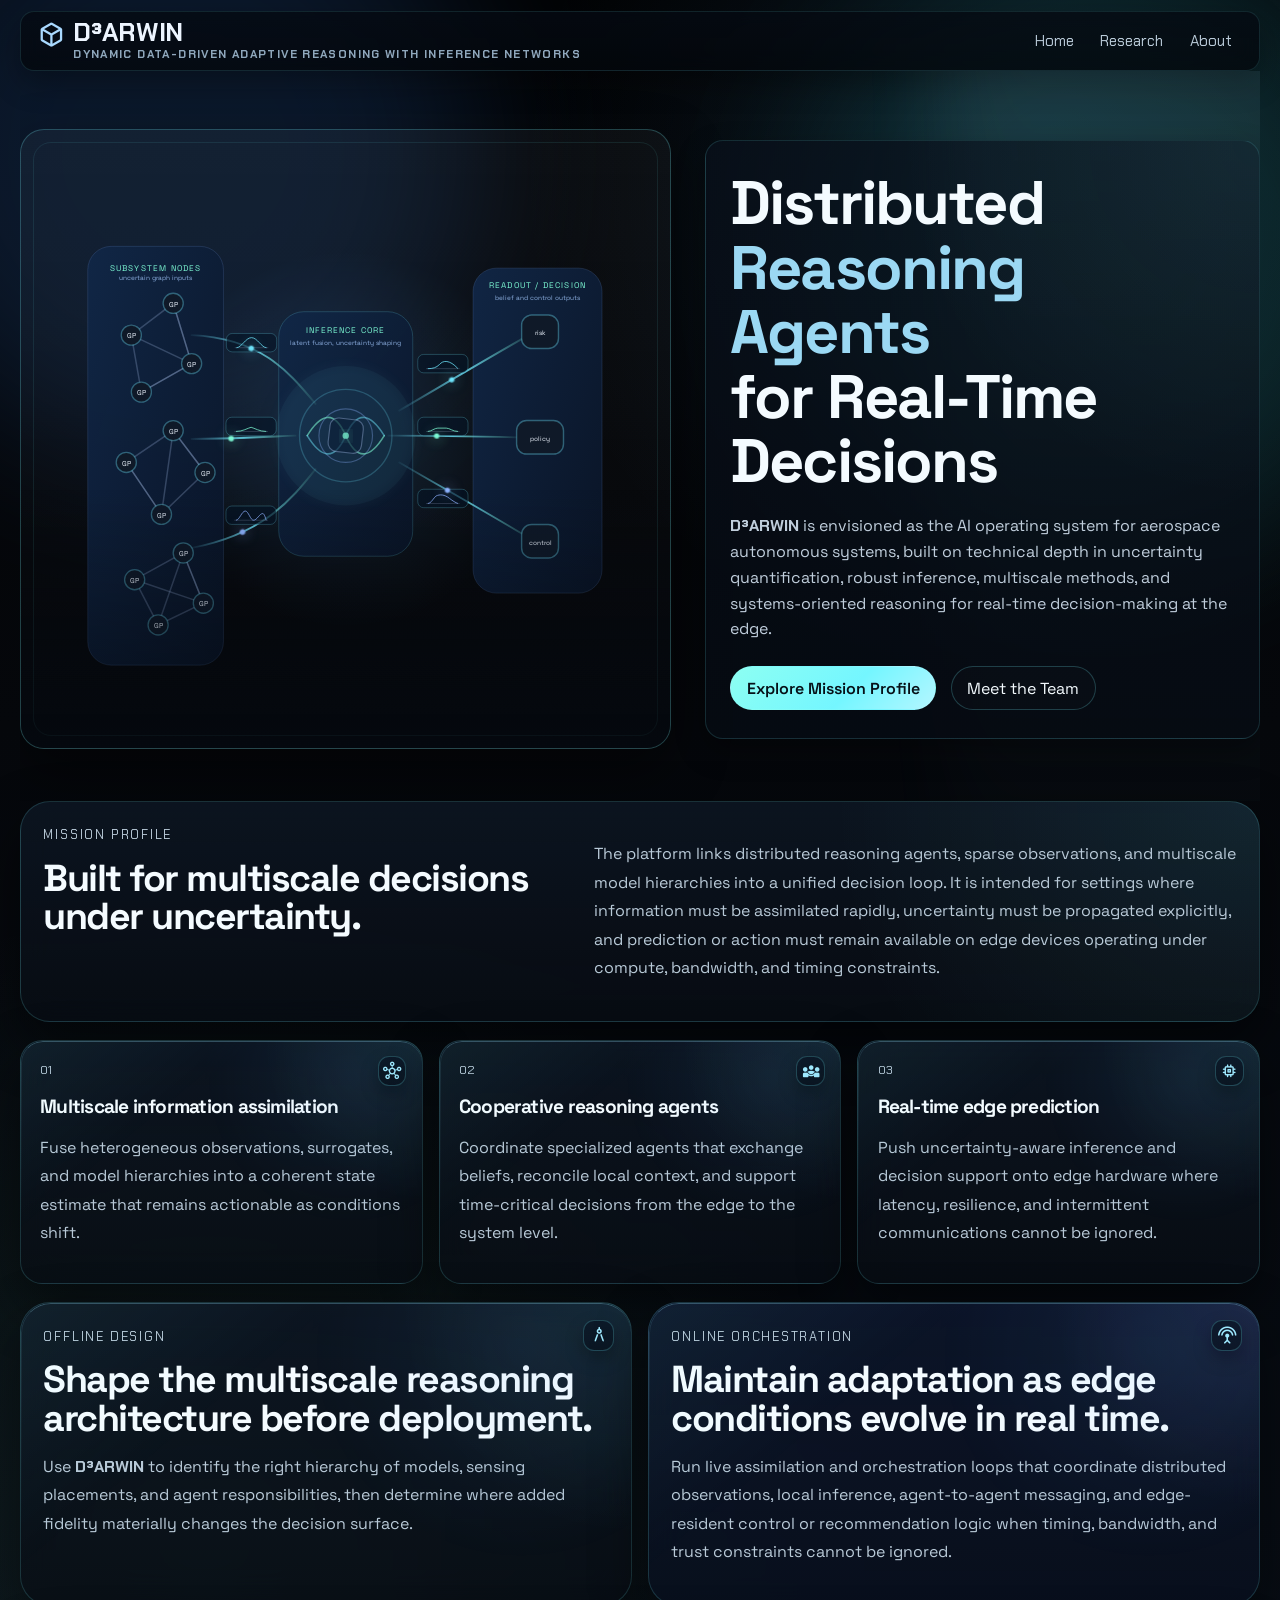
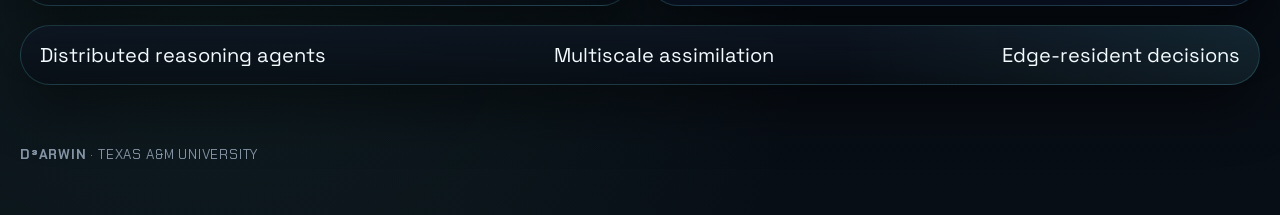
==== commit 8b3de041: "Update vision statement, member cards, scroll fix, and about page lede" ====
--- a/index.html
+++ b/index.html
@@ -3,6 +3,9 @@
   <head>
     <meta charset="UTF-8" />
     <meta name="viewport" content="width=device-width, initial-scale=1.0" />
+    <meta http-equiv="Cache-Control" content="no-cache, no-store, must-revalidate" />
+    <meta http-equiv="Pragma" content="no-cache" />
+    <meta http-equiv="Expires" content="0" />
     <title>D³ARWIN</title>
     <meta
       name="description"
@@ -45,9 +48,9 @@
           for Real-Time Decisions
         </h1>
         <p class="lede">
-          <span class="darwin-brand">D³ARWIN</span> coordinates networked reasoning agents that assimilate information across
-          sensors, models, and operating scales to produce time-critical inference,
-          optimization, and decision support on edge devices.
+          <span class="darwin-brand">D³ARWIN</span> is envisioned as the AI operating system for aerospace autonomous systems, built on technical depth in uncertainty quantification,
+          robust inference, multiscale methods, and systems-oriented reasoning
+          for real-time decision-making at the edge.
         </p>
         <div class="cta-row">
           <a class="button primary" href="#mission">Explore Mission Profile</a>
--- a/styles.css
+++ b/styles.css
@@ -8,10 +8,13 @@
   --bg-2: #0b1420;
   --line: rgba(116, 246, 255, 0.16);
   --text: #f4fbff;
+  --text-bright: #f7fbff;
   --text-soft: #b9cad8;
   --text-dim: #8696a7;
+  --accent: #8fd7e8;
   --cyan: var(--ai-cyan);
   --mint: var(--ai-mint);
+  --font-display: "Chakra Petch", "Space Grotesk", sans-serif;
   --radius-xl: 30px;
   --radius-lg: 22px;
   --radius-md: 16px;
@@ -137,7 +140,7 @@
 }
 
 .nav-brand-icon {
-  font-size: 1.5rem;
+  font-size: 1.8rem;
   margin-top: 0.08rem;
   color: #a9d9ff;
 }
@@ -150,13 +153,13 @@
 
 .nav-brand-title {
   font-family: "Chakra Petch", "Space Grotesk", sans-serif;
-  font-size: 1.3rem;
+  font-size: 1.6rem;
   line-height: 1.05;
 }
 
 .nav-brand-subtitle {
   font-family: "Chakra Petch", "Space Grotesk", sans-serif;
-  font-size: 0.6rem;
+  font-size: 0.72rem;
   line-height: 1.2;
   letter-spacing: 0.12em;
   color: #8fa7bc;
@@ -985,6 +988,11 @@
   letter-spacing: 0.04em;
 }
 
+.inline-link:visited {
+  color: var(--cyan);
+  border-bottom-color: rgba(116, 246, 255, 0.45);
+}
+
 .inline-link:hover {
   color: var(--mint);
   border-bottom-color: rgba(109, 240, 194, 0.72);
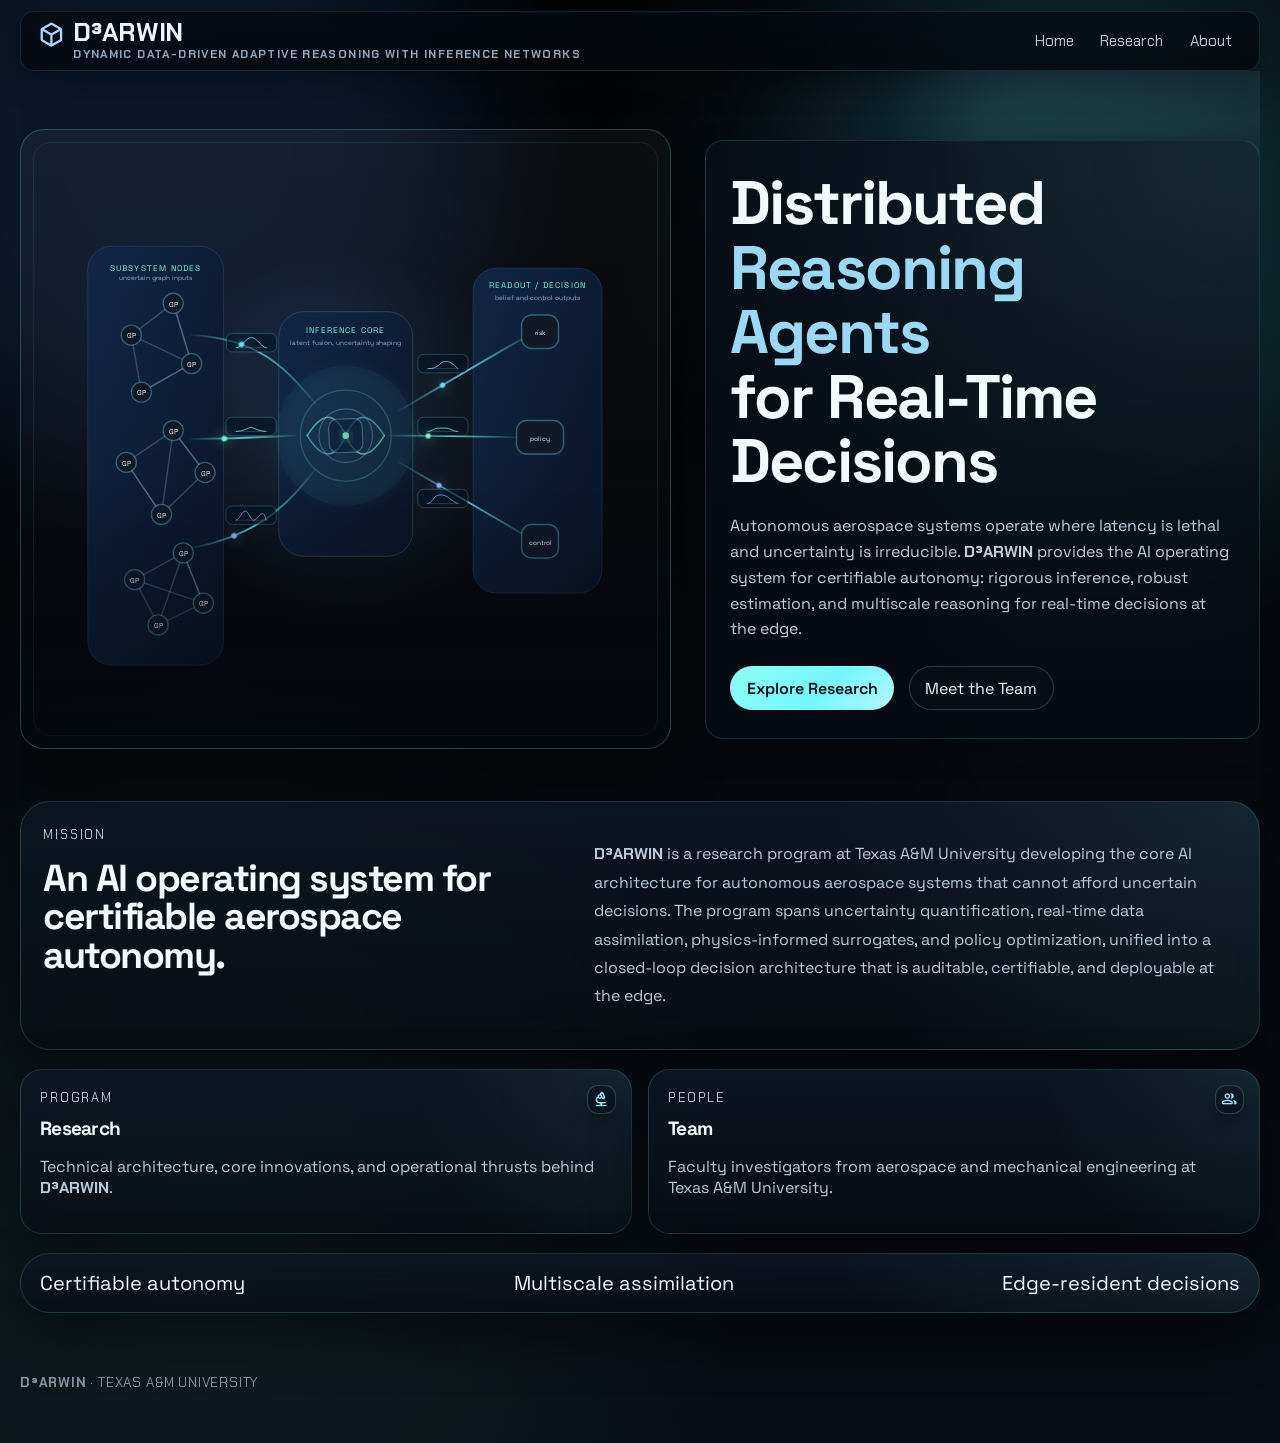
==== commit ce89b5d8: "Add core innovations section, clean up index, add certifiable autonomy language" ====
--- a/index.html
+++ b/index.html
@@ -48,12 +48,13 @@
           for Real-Time Decisions
         </h1>
         <p class="lede">
-          <span class="darwin-brand">D³ARWIN</span> is envisioned as the AI operating system for aerospace autonomous systems, built on technical depth in uncertainty quantification,
-          robust inference, multiscale methods, and systems-oriented reasoning
-          for real-time decision-making at the edge.
+          Autonomous aerospace systems operate where latency is lethal and uncertainty is irreducible.
+          <span class="darwin-brand">D³ARWIN</span> provides the AI operating system for certifiable autonomy:
+          rigorous inference, robust estimation, and multiscale reasoning for
+          real-time decisions at the edge.
         </p>
         <div class="cta-row">
-          <a class="button primary" href="#mission">Explore Mission Profile</a>
+          <a class="button primary" href="research.html">Explore Research</a>
           <a class="button" href="about.html">Meet the Team</a>
         </div>
       </div>
@@ -256,75 +257,36 @@
     <main>
       <section class="panel mission" id="mission">
         <div>
-          <p class="section-kicker">Mission profile</p>
-          <h2>Built for multiscale decisions under uncertainty.</h2>
+          <p class="section-kicker">Mission</p>
+          <h2>An AI operating system for certifiable aerospace autonomy.</h2>
         </div>
         <p>
-          The platform links distributed reasoning agents, sparse observations, and
-          multiscale model hierarchies into a unified decision loop. It is intended for
-          settings where information must be assimilated rapidly, uncertainty must be
-          propagated explicitly, and prediction or action must remain available on edge
-          devices operating under compute, bandwidth, and timing constraints.
+          <span class="darwin-brand">D³ARWIN</span> is a research program at Texas A&amp;M University developing 
+          the core AI architecture for autonomous aerospace systems that cannot afford uncertain decisions. 
+          The program spans uncertainty quantification, real-time data assimilation, physics-informed surrogates, 
+          and policy optimization, unified into a closed-loop decision architecture that is auditable, certifiable, 
+          and deployable at the edge.
         </p>
       </section>
 
-      <section class="grid use-cases">
-        <article class="card">
-          <span class="material-symbols-rounded panel-symbol" aria-hidden="true">hub</span>
-          <p class="card-index">01</p>
-          <h3>Multiscale information assimilation</h3>
-          <p>
-            Fuse heterogeneous observations, surrogates, and model hierarchies into a
-            coherent state estimate that remains actionable as conditions shift.
-          </p>
-        </article>
-        <article class="card">
-          <span class="material-symbols-rounded panel-symbol" aria-hidden="true">diversity_3</span>
-          <p class="card-index">02</p>
-          <h3>Cooperative reasoning agents</h3>
-          <p>
-            Coordinate specialized agents that exchange beliefs, reconcile local context,
-            and support time-critical decisions from the edge to the system level.
-          </p>
-        </article>
-        <article class="card">
-          <span class="material-symbols-rounded panel-symbol" aria-hidden="true">memory</span>
-          <p class="card-index">03</p>
-          <h3>Real-time edge prediction</h3>
-          <p>
-            Push uncertainty-aware inference and decision support onto edge hardware where
-            latency, resilience, and intermittent communications cannot be ignored.
-          </p>
-        </article>
-      </section>
-
-      <section class="mode-grid" id="modes">
-        <article class="mode-panel">
-          <span class="material-symbols-rounded panel-symbol mode-symbol" aria-hidden="true">architecture</span>
-          <p class="section-kicker">Offline design</p>
-          <h2>Shape the multiscale reasoning architecture before deployment.</h2>
-          <p>
-            Use <span class="darwin-brand">D³ARWIN</span> to identify the right hierarchy of models, sensing placements, and
-            agent responsibilities, then determine where added fidelity materially changes
-            the decision surface.
-          </p>
-        </article>
-        <article class="mode-panel alt">
-          <span class="material-symbols-rounded panel-symbol mode-symbol" aria-hidden="true">settings_input_antenna</span>
-          <p class="section-kicker">Online orchestration</p>
-          <h2>Maintain adaptation as edge conditions evolve in real time.</h2>
-          <p>
-            Run live assimilation and orchestration loops that coordinate distributed
-            observations, local inference, agent-to-agent messaging, and edge-resident
-            control or recommendation logic when timing, bandwidth, and trust constraints
-            cannot be ignored.
-          </p>
-        </article>
-      </section>
+      <div class="portal-grid">
+        <a class="portal-card" href="research.html">
+          <span class="material-symbols-rounded panel-symbol" aria-hidden="true">biotech</span>
+          <p class="section-kicker">Program</p>
+          <h3>Research</h3>
+          <p>Technical architecture, core innovations, and operational thrusts behind <span class="darwin-brand">D³ARWIN</span>.</p>
+        </a>
+        <a class="portal-card" href="about.html">
+          <span class="material-symbols-rounded panel-symbol" aria-hidden="true">group</span>
+          <p class="section-kicker">People</p>
+          <h3>Team</h3>
+          <p>Faculty investigators from aerospace and mechanical engineering at Texas A&amp;M University.</p>
+        </a>
+      </div>
 
       <section class="panel manifesto">
         <div class="manifesto-line">
-          <span>Distributed reasoning agents</span>
+          <span>Certifiable autonomy</span>
           <span>Multiscale assimilation</span>
           <span>Edge-resident decisions</span>
         </div>
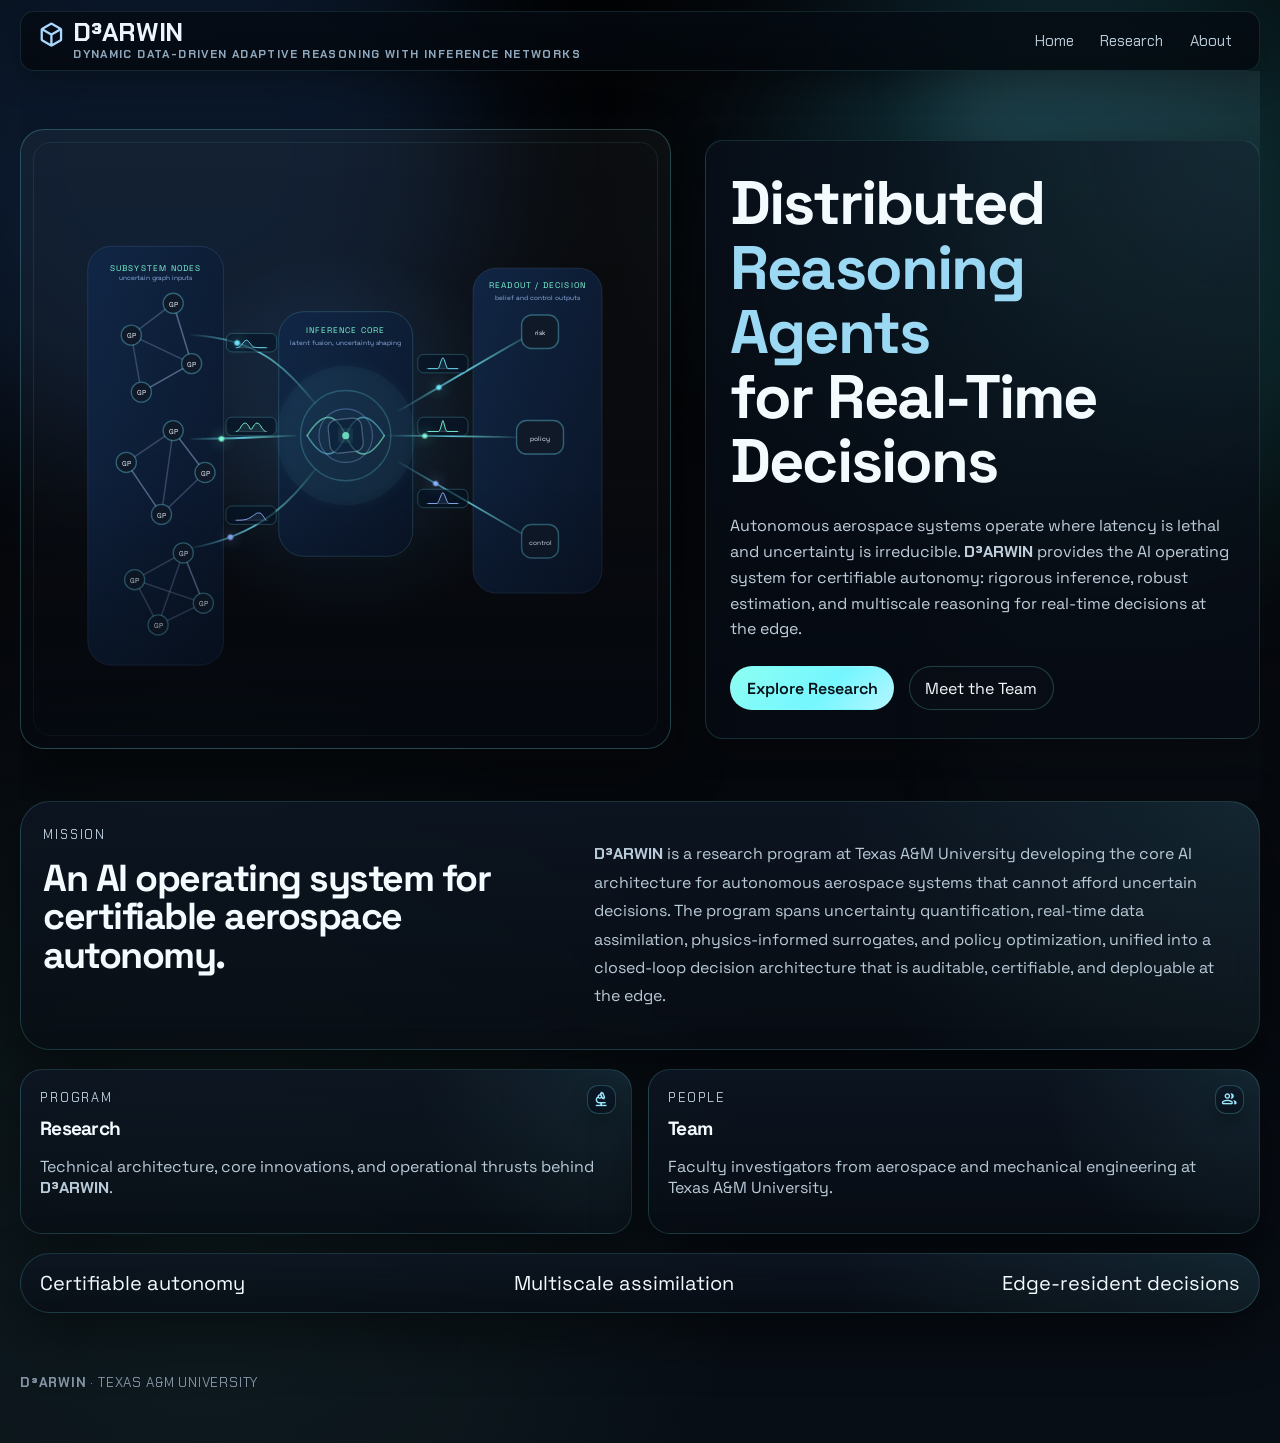
==== commit 8f27f23f: "Redesign edge PDFs: beta distributions on inputs, tight Gaussians on outputs, smooth bimodal" ====
--- a/index.html
+++ b/index.html
@@ -188,32 +188,32 @@
               <g transform="translate(267.5 265)">
                 <rect x="-30" y="-11" width="60" height="22" rx="7" fill="rgba(6, 20, 38, 0.62)" stroke="rgba(111, 232, 255, 0.28)" />
                 <path d="M-20 6 H20" fill="none" stroke="rgba(184, 201, 232, 0.30)" stroke-width="0.8" />
-                <path d="M-18 6 C-12 6, -7 -6, 0 -6 C7 -6, 12 6, 18 6" fill="none" stroke="#6fe8ff" stroke-width="0.9" />
+                <path d="M-18 6 C-16 6, -14 5, -12 3 C-10 0, -8 -3, -6 -3 C-4 -3, -1 2, 2 5 C5 6, 10 6, 18 6" fill="rgba(111, 232, 255, 0.1)" stroke="#6fe8ff" stroke-width="1.1" />
               </g>
               <g transform="translate(267 365)">
                 <rect x="-30" y="-11" width="60" height="22" rx="7" fill="rgba(6, 20, 38, 0.62)" stroke="rgba(111, 232, 255, 0.28)" />
                 <path d="M-20 6 H20" fill="none" stroke="rgba(184, 201, 232, 0.30)" stroke-width="0.8" />
-                <path d="M-18 6 C-10 6, -4 2, 0 1 C4 2, 10 6, 18 6" fill="none" stroke="#7cf8d3" stroke-width="0.9" />
+                <path d="M-18 6 C-17 6, -15 5, -13 2 C-11 -2, -9 -4, -7 -4 C-5 -4, -3 -1, -1 3 C0 4, 1 3, 1 3 C3 -1, 5 -4, 7 -4 C9 -4, 11 -2, 13 2 C15 5, 17 6, 18 6" fill="rgba(124, 248, 211, 0.1)" stroke="#7cf8d3" stroke-width="1.1" />
               </g>
               <g transform="translate(267 471)">
                 <rect x="-30" y="-11" width="60" height="22" rx="7" fill="rgba(6, 20, 38, 0.62)" stroke="rgba(111, 232, 255, 0.28)" />
                 <path d="M-20 6 H20" fill="none" stroke="rgba(184, 201, 232, 0.30)" stroke-width="0.8" />
-                <path d="M-18 6 C-14 6, -11 -5, -7 -5 C-3 -5, -1 6, 3 6 C7 6, 10 -2, 14 -2 C16 -2, 18 6, 18 6" fill="none" stroke="#8eb2ff" stroke-width="0.9" />
+                <path d="M-18 6 C-14 6, -10 6, -6 5 C-2 4, 2 1, 6 -2 C8 -3, 10 -3, 12 -2 C14 0, 16 4, 18 6" fill="rgba(142, 178, 255, 0.1)" stroke="#8eb2ff" stroke-width="1.1" />
               </g>
               <g transform="translate(496 290)">
                 <rect x="-30" y="-11" width="60" height="22" rx="7" fill="rgba(6, 20, 38, 0.62)" stroke="rgba(111, 232, 255, 0.28)" />
                 <path d="M-20 6 H20" fill="none" stroke="rgba(184, 201, 232, 0.30)" stroke-width="0.8" />
-                <path d="M-18 6 C-12 6, -8 5, -4 1 C0 -4, 8 -5, 18 6" fill="none" stroke="#6fe8ff" stroke-width="0.9" />
+                <path d="M-18 6 L-6 6 C-4 6, -2 -7, 0 -7 C2 -7, 4 6, 6 6 L18 6" fill="rgba(111, 232, 255, 0.1)" stroke="#6fe8ff" stroke-width="1.1" />
               </g>
               <g transform="translate(496 365)">
                 <rect x="-30" y="-11" width="60" height="22" rx="7" fill="rgba(6, 20, 38, 0.62)" stroke="rgba(111, 232, 255, 0.28)" />
                 <path d="M-20 6 H20" fill="none" stroke="rgba(184, 201, 232, 0.30)" stroke-width="0.8" />
-                <path d="M-18 6 C-14 6, -10 2, -6 2 L4 2 C8 2, 12 6, 18 6" fill="none" stroke="#7cf8d3" stroke-width="0.9" />
+                <path d="M-18 6 L-5 6 C-3 6, -1 -7, 0 -7 C1 -7, 3 6, 5 6 L18 6" fill="rgba(124, 248, 211, 0.1)" stroke="#7cf8d3" stroke-width="1.1" />
               </g>
               <g transform="translate(496 451)">
                 <rect x="-30" y="-11" width="60" height="22" rx="7" fill="rgba(6, 20, 38, 0.62)" stroke="rgba(111, 232, 255, 0.28)" />
                 <path d="M-20 6 H20" fill="none" stroke="rgba(184, 201, 232, 0.30)" stroke-width="0.8" />
-                <path d="M-18 6 C-14 6, -11 -1, -8 -3 C-4 -5, 2 -5, 8 0 C12 3, 15 5, 18 6" fill="none" stroke="#8eb2ff" stroke-width="0.9" />
+                <path d="M-18 6 L-7 6 C-5 6, -2 -7, 0 -7 C2 -7, 5 6, 7 6 L18 6" fill="rgba(142, 178, 255, 0.1)" stroke="#8eb2ff" stroke-width="1.1" />
               </g>
             </g>
 
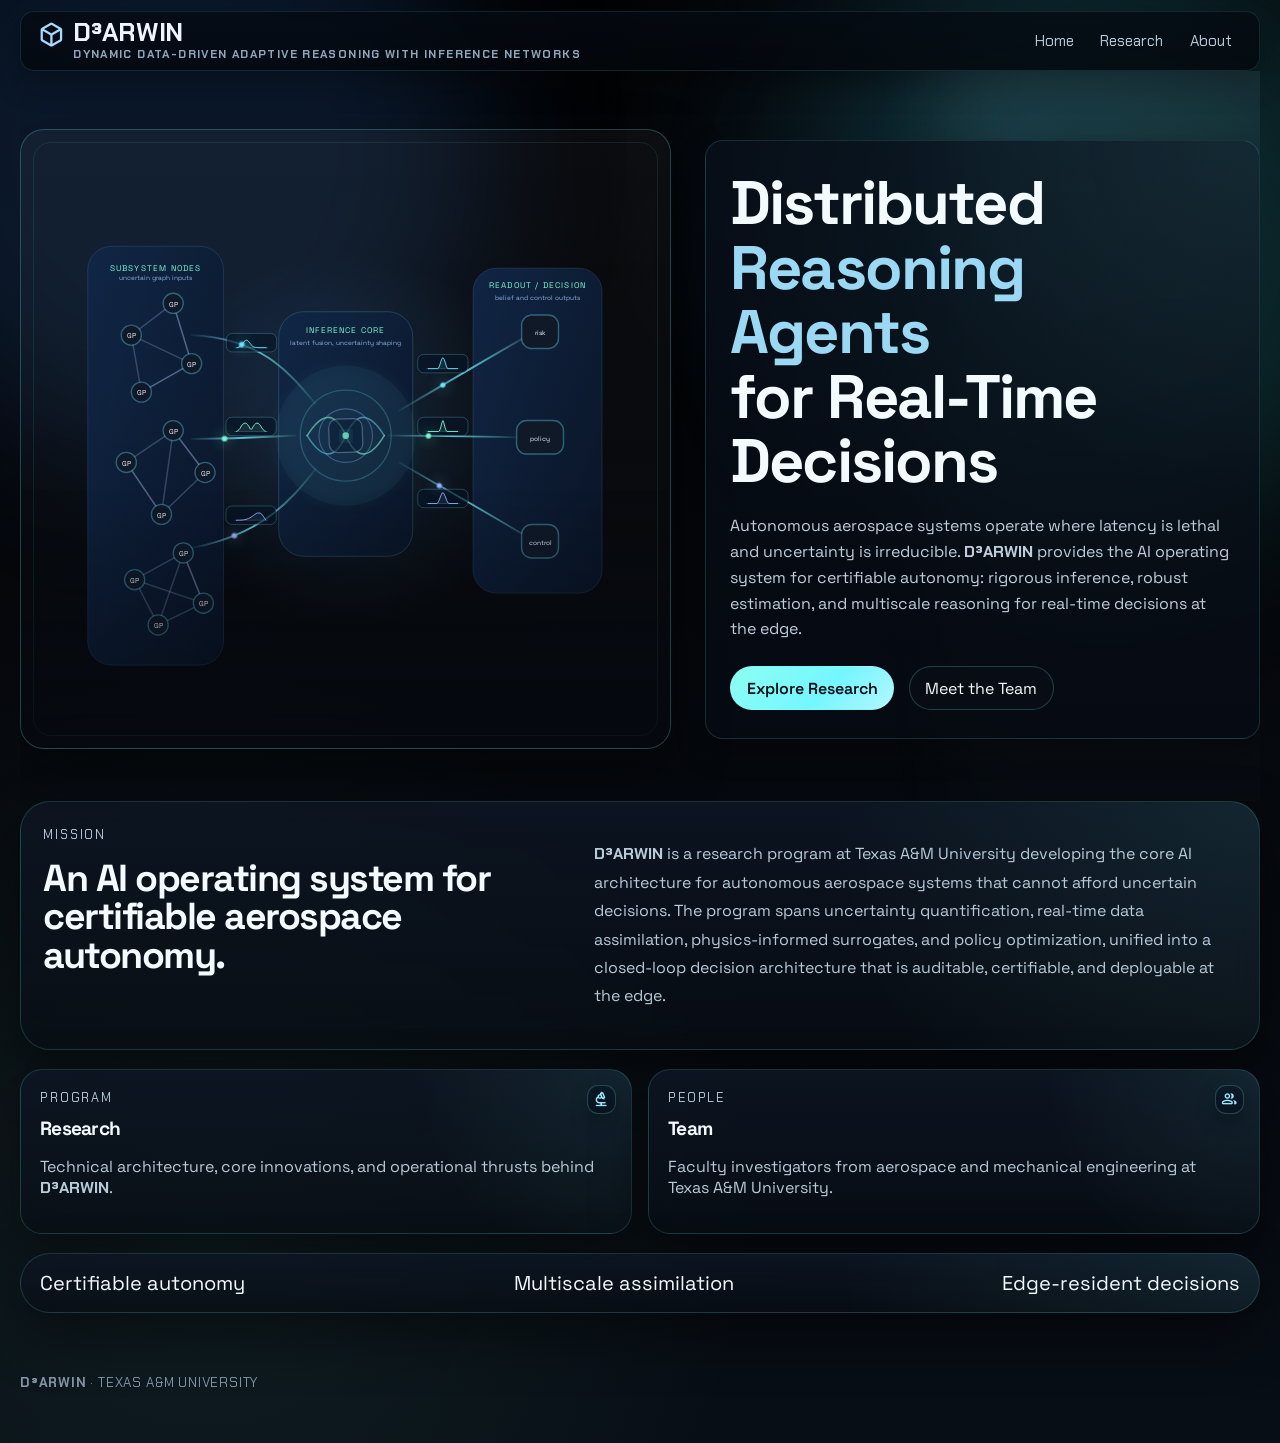
==== commit 403b338d: "perf: optimize site loading speed - Remove no-cache meta tags to enable browser caching - Make Googl" ====
--- a/index.html
+++ b/index.html
@@ -3,9 +3,8 @@
   <head>
     <meta charset="UTF-8" />
     <meta name="viewport" content="width=device-width, initial-scale=1.0" />
-    <meta http-equiv="Cache-Control" content="no-cache, no-store, must-revalidate" />
-    <meta http-equiv="Pragma" content="no-cache" />
-    <meta http-equiv="Expires" content="0" />
+    <meta name="theme-color" content="#030507" />
+    <link rel="icon" href="data:image/svg+xml,<svg xmlns='http://www.w3.org/2000/svg' viewBox='0 0 32 32'><rect width='32' height='32' rx='6' fill='%23061226'/><text x='16' y='23' font-size='20' text-anchor='middle' fill='%236fe8ff' font-family='sans-serif' font-weight='700'>D</text></svg>" />
     <title>D³ARWIN</title>
     <meta
       name="description"
@@ -13,12 +12,19 @@
     />
     <link rel="preconnect" href="https://fonts.googleapis.com" />
     <link rel="preconnect" href="https://fonts.gstatic.com" crossorigin />
+    <link rel="dns-prefetch" href="https://fonts.googleapis.com" />
+    <link rel="dns-prefetch" href="https://fonts.gstatic.com" />
     <link
+      rel="preload" as="style"
+      href="https://fonts.googleapis.com/css2?family=Chakra+Petch:wght@400;500;600;700&family=Space+Grotesk:wght@400;500;700&display=swap"
+      onload="this.rel='stylesheet'"
+    />
+    <noscript><link
       href="https://fonts.googleapis.com/css2?family=Chakra+Petch:wght@400;500;600;700&family=Space+Grotesk:wght@400;500;700&display=swap"
       rel="stylesheet"
-    />
+    /></noscript>
     <link
-      href="https://fonts.googleapis.com/css2?family=Material+Symbols+Rounded:opsz,wght,FILL,GRAD@20..48,300..700,0..1,-50..200"
+      href="https://fonts.googleapis.com/css2?family=Material+Symbols+Rounded:opsz,wght,FILL,GRAD@20..48,300..700,0..1,-50..200&display=swap"
       rel="stylesheet"
     />
     <link rel="stylesheet" href="styles.css" />
--- a/styles.css
+++ b/styles.css
@@ -76,6 +76,8 @@
   filter: blur(80px);
   opacity: 0.2;
   pointer-events: none;
+  will-change: transform;
+  contain: strict;
 }
 
 .aurora-left {
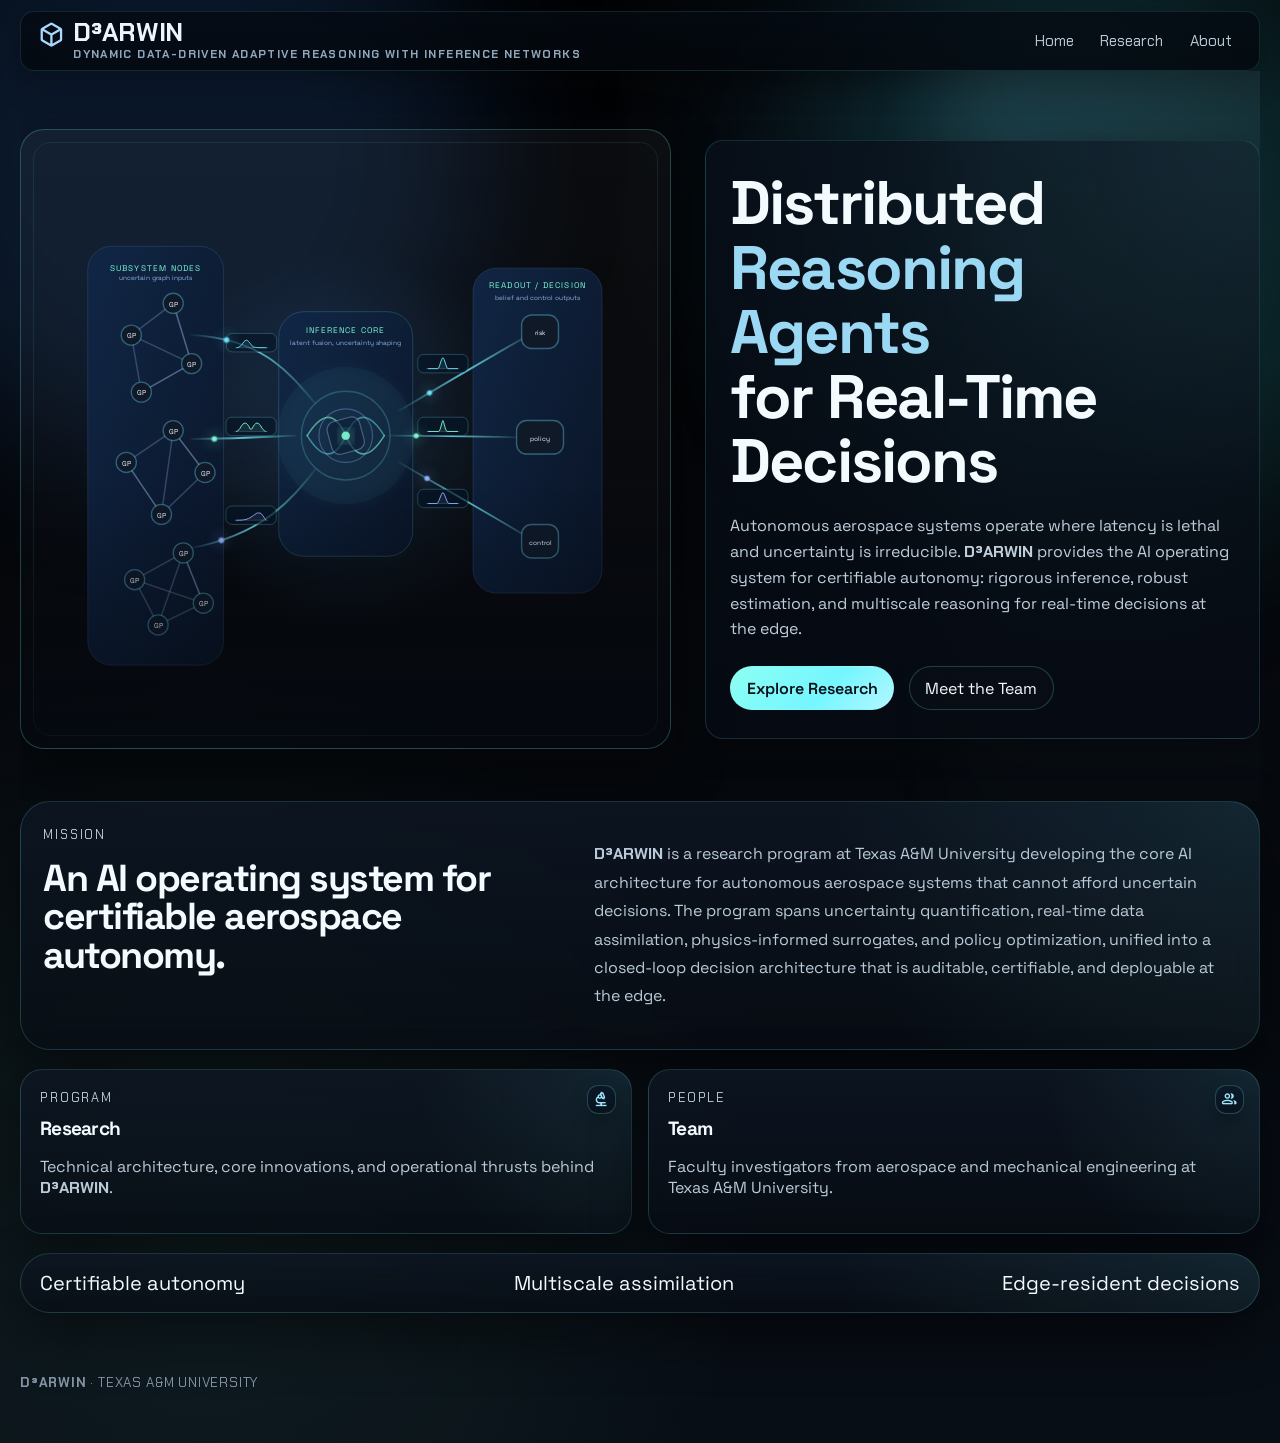
==== commit 6395b759: "fix: use display=block for Material Symbols to hide ligature text until font loads" ====
--- a/index.html
+++ b/index.html
@@ -15,16 +15,15 @@
     <link rel="dns-prefetch" href="https://fonts.googleapis.com" />
     <link rel="dns-prefetch" href="https://fonts.gstatic.com" />
     <link
-      rel="preload" as="style"
       href="https://fonts.googleapis.com/css2?family=Chakra+Petch:wght@400;500;600;700&family=Space+Grotesk:wght@400;500;700&display=swap"
-      onload="this.rel='stylesheet'"
+      rel="stylesheet" media="print" onload="this.media='all'"
     />
     <noscript><link
       href="https://fonts.googleapis.com/css2?family=Chakra+Petch:wght@400;500;600;700&family=Space+Grotesk:wght@400;500;700&display=swap"
       rel="stylesheet"
     /></noscript>
     <link
-      href="https://fonts.googleapis.com/css2?family=Material+Symbols+Rounded:opsz,wght,FILL,GRAD@20..48,300..700,0..1,-50..200&display=swap"
+      href="https://fonts.googleapis.com/css2?family=Material+Symbols+Rounded:opsz,wght,FILL,GRAD@20..48,300..700,0..1,-50..200&display=block"
       rel="stylesheet"
     />
     <link rel="stylesheet" href="styles.css" />
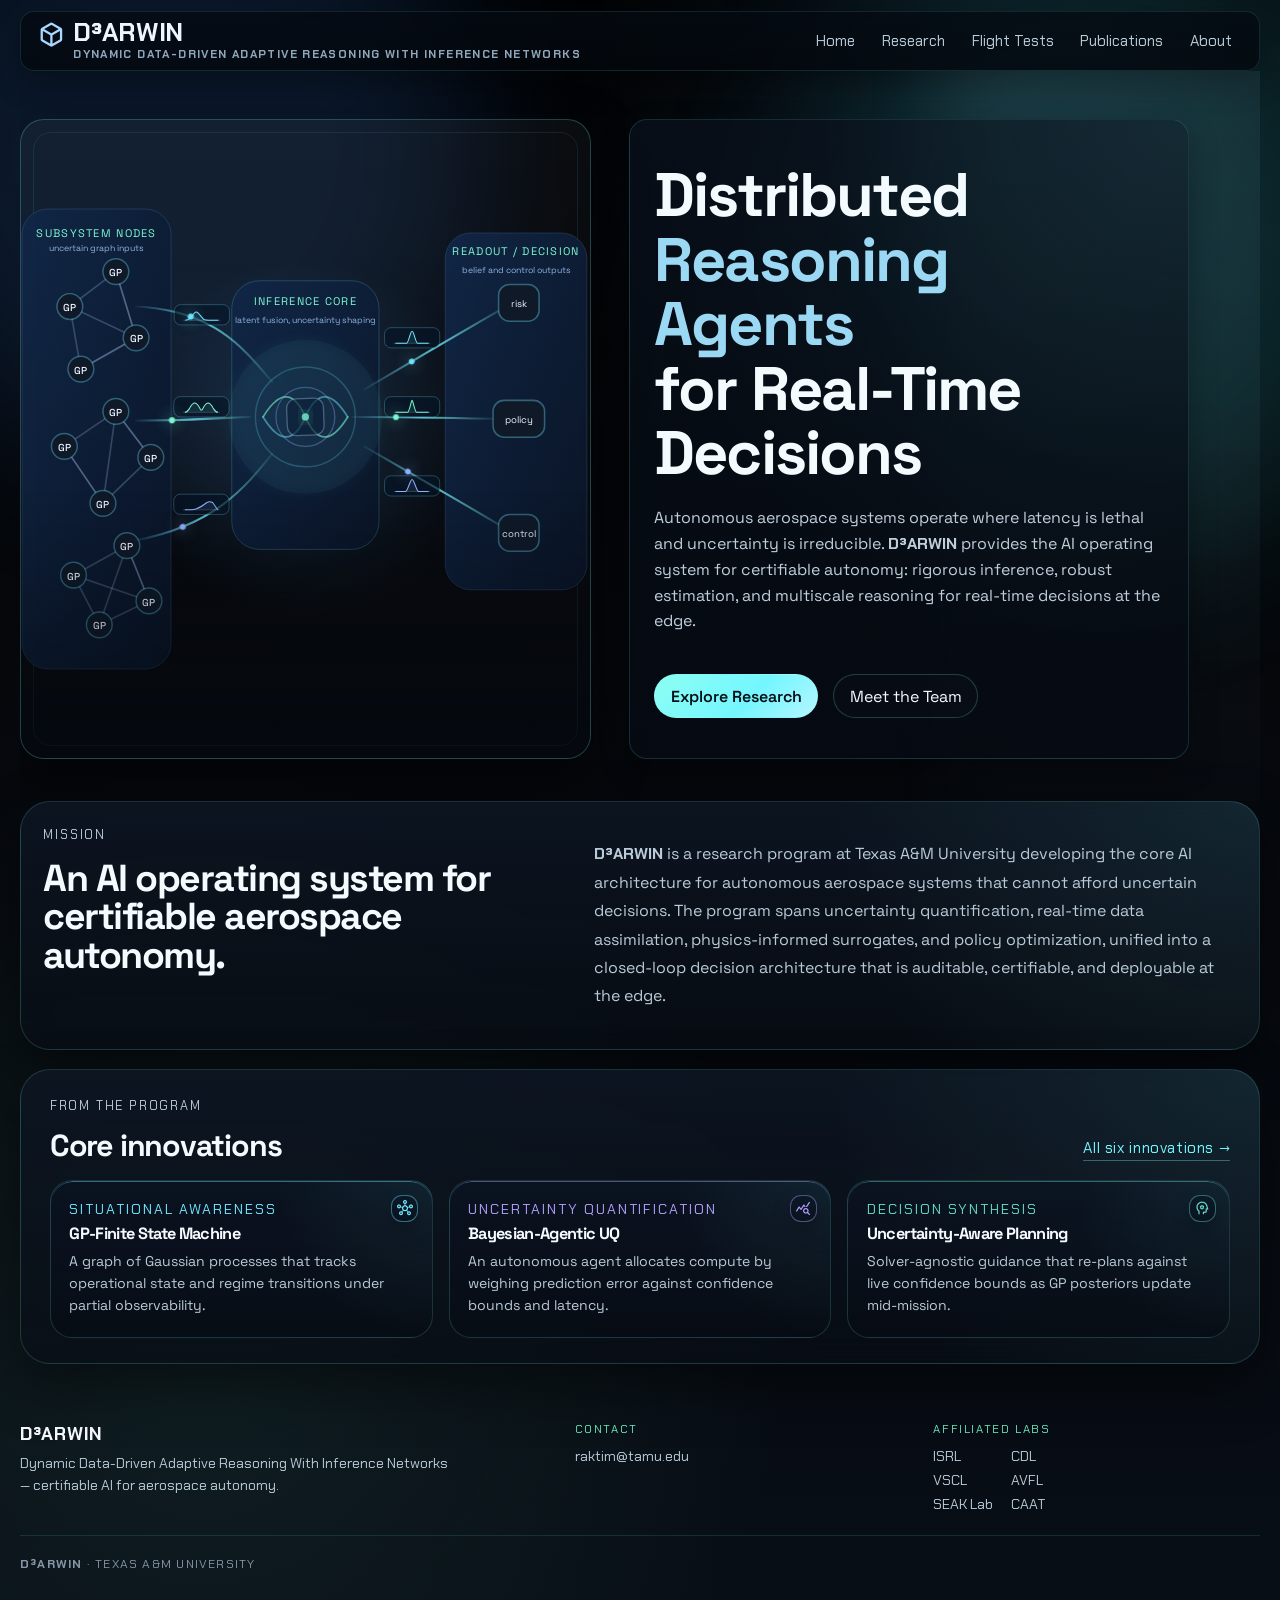
==== commit 8464e1f7: "Launch publications, flight-tests, and software pages; refresh design - Add publications, flight-tes" ====
--- a/index.html
+++ b/index.html
@@ -4,12 +4,26 @@
     <meta charset="UTF-8" />
     <meta name="viewport" content="width=device-width, initial-scale=1.0" />
     <meta name="theme-color" content="#030507" />
-    <link rel="icon" href="data:image/svg+xml,<svg xmlns='http://www.w3.org/2000/svg' viewBox='0 0 32 32'><rect width='32' height='32' rx='6' fill='%23061226'/><text x='16' y='23' font-size='20' text-anchor='middle' fill='%236fe8ff' font-family='sans-serif' font-weight='700'>D</text></svg>" />
+    <link rel="icon" href="data:image/svg+xml,%3Csvg%20xmlns%3D%27http%3A%2F%2Fwww.w3.org%2F2000%2Fsvg%27%20viewBox%3D%270%200%2032%2032%27%3E%3Crect%20width%3D%2732%27%20height%3D%2732%27%20rx%3D%276%27%20fill%3D%27%23061226%27%2F%3E%3Ctext%20x%3D%2716%27%20y%3D%2723%27%20font-size%3D%2720%27%20text-anchor%3D%27middle%27%20fill%3D%27%236fe8ff%27%20font-family%3D%27sans-serif%27%20font-weight%3D%27700%27%3ED%3C%2Ftext%3E%3C%2Fsvg%3E" />
     <title>D³ARWIN</title>
     <meta
       name="description"
       content="D³ARWIN: Dynamic Data-Driven Adaptive Reasoning With Inference Networks. A distributed multiscale decision engine for real-time edge intelligence under uncertainty."
     />
+    <link rel="canonical" href="https://d3arwin.github.io/" />
+    <meta property="og:type" content="website" />
+    <meta property="og:site_name" content="D³ARWIN" />
+    <meta property="og:url" content="https://d3arwin.github.io/" />
+    <meta property="og:title" content="D³ARWIN — Distributed Reasoning Agents for Real-Time Decisions" />
+    <meta property="og:description" content="An AI operating system for certifiable aerospace autonomy: rigorous inference, robust estimation, and multiscale reasoning for real-time decisions at the edge." />
+    <meta property="og:image" content="https://d3arwin.github.io/assets/images/og-preview.png" />
+    <meta property="og:image:width" content="1200" />
+    <meta property="og:image:height" content="630" />
+    <meta property="og:image:alt" content="D³ARWIN — Dynamic Data-Driven Adaptive Reasoning With Inference Networks" />
+    <meta name="twitter:card" content="summary_large_image" />
+    <meta name="twitter:title" content="D³ARWIN — Distributed Reasoning Agents for Real-Time Decisions" />
+    <meta name="twitter:description" content="An AI operating system for certifiable aerospace autonomy, developed at Texas A&amp;M University." />
+    <meta name="twitter:image" content="https://d3arwin.github.io/assets/images/og-preview.png" />
     <link rel="preconnect" href="https://fonts.googleapis.com" />
     <link rel="preconnect" href="https://fonts.gstatic.com" crossorigin />
     <link rel="dns-prefetch" href="https://fonts.googleapis.com" />
@@ -26,7 +40,7 @@
       href="https://fonts.googleapis.com/css2?family=Material+Symbols+Rounded:opsz,wght,FILL,GRAD@20..48,300..700,0..1,-50..200&display=block"
       rel="stylesheet"
     />
-    <link rel="stylesheet" href="styles.css" />
+    <link rel="stylesheet" href="styles.css?v=8" />
   </head>
   <body>
     <div class="aurora aurora-left"></div>
@@ -43,6 +57,8 @@
       <div class="nav-menu">
         <a class="nav-link" href="index.html">Home</a>
         <a class="nav-link" href="research.html">Research</a>
+        <a class="nav-link" href="flight-tests.html">Flight Tests</a>
+        <a class="nav-link" href="publications.html">Publications</a>
         <a class="nav-link" href="about.html">About</a>
       </div>
     </nav>
@@ -65,7 +81,7 @@
       </div>
       <div class="hero-visual" aria-hidden="true">
         <div class="mesh-frame">
-          <svg class="hero-diagram" viewBox="0 0 760 760" role="img" aria-label="Graph neural network architecture with uncertainty distributions on graph edges">
+          <svg class="hero-diagram" viewBox="40 120 680 560" role="img" aria-label="Graph neural network architecture with uncertainty distributions on graph edges">
             <defs>
               <filter id="softGlow" x="-50%" y="-50%" width="200%" height="200%">
                 <feGaussianBlur stdDeviation="8" result="blur" />
@@ -97,16 +113,16 @@
             <rect x="300" y="228" width="160" height="292" rx="30" fill="url(#panelGlow)" stroke="rgba(111, 232, 255, 0.22)" />
             <rect x="532" y="176" width="154" height="388" rx="28" fill="url(#panelGlow)" stroke="rgba(125, 176, 255, 0.18)" />
 
-            <g fill="#7cf8d3" font-family="Space Grotesk, sans-serif" font-size="9.8" letter-spacing="1.4">
+            <g fill="#7cf8d3" font-family="Space Grotesk, sans-serif" font-size="12" letter-spacing="1.4">
               <text x="153" y="180" text-anchor="middle">SUBSYSTEM NODES</text>
               <text x="380" y="254" text-anchor="middle">INFERENCE CORE</text>
               <text x="609" y="200" text-anchor="middle">READOUT / DECISION</text>
             </g>
 
-            <g fill="#8fb2e3" font-family="Space Grotesk, sans-serif" font-size="7.8">
-              <text x="153" y="190" text-anchor="middle">uncertain graph inputs</text>
-              <text x="380" y="268" text-anchor="middle">latent fusion, uncertainty shaping</text>
-              <text x="609" y="214" text-anchor="middle">belief and control outputs</text>
+            <g fill="#8fb2e3" font-family="Space Grotesk, sans-serif" font-size="9.5">
+              <text x="153" y="196" text-anchor="middle">uncertain graph inputs</text>
+              <text x="380" y="274" text-anchor="middle">latent fusion, uncertainty shaping</text>
+              <text x="609" y="220" text-anchor="middle">belief and control outputs</text>
             </g>
 
             <g fill="none" stroke="rgba(145, 168, 210, 0.3)" stroke-width="1.8" stroke-linecap="round">
@@ -127,35 +143,35 @@
             </g>
 
             <g fill="#0f1928" stroke="rgba(111, 232, 255, 0.35)" stroke-width="1.6">
-              <circle cx="124" cy="256" r="12" />
-              <circle cx="174" cy="218" r="12" />
-              <circle cx="196" cy="290" r="12" />
-              <circle cx="136" cy="324" r="12" />
-
-              <circle cx="118" cy="408" r="12" />
-              <circle cx="174" cy="370" r="12" />
-              <circle cx="212" cy="420" r="12" />
-              <circle cx="160" cy="470" r="12" />
-
-              <circle cx="128" cy="548" r="12" />
-              <circle cx="186" cy="516" r="12" />
-              <circle cx="210" cy="576" r="12" />
-              <circle cx="156" cy="602" r="12" />
-            </g>
-
-            <g fill="#eef5ff" font-family="Space Grotesk, sans-serif" font-size="8.5">
-              <text x="124" y="260" text-anchor="middle">GP</text>
-              <text x="174" y="222" text-anchor="middle">GP</text>
-              <text x="196" y="294" text-anchor="middle">GP</text>
-              <text x="136" y="328" text-anchor="middle">GP</text>
-              <text x="118" y="412" text-anchor="middle">GP</text>
-              <text x="174" y="374" text-anchor="middle">GP</text>
-              <text x="212" y="424" text-anchor="middle">GP</text>
-              <text x="160" y="474" text-anchor="middle">GP</text>
-              <text x="128" y="552" text-anchor="middle">GP</text>
-              <text x="186" y="520" text-anchor="middle">GP</text>
-              <text x="210" y="580" text-anchor="middle">GP</text>
-              <text x="156" y="606" text-anchor="middle">GP</text>
+              <circle cx="124" cy="256" r="14" />
+              <circle cx="174" cy="218" r="14" />
+              <circle cx="196" cy="290" r="14" />
+              <circle cx="136" cy="324" r="14" />
+
+              <circle cx="118" cy="408" r="14" />
+              <circle cx="174" cy="370" r="14" />
+              <circle cx="212" cy="420" r="14" />
+              <circle cx="160" cy="470" r="14" />
+
+              <circle cx="128" cy="548" r="14" />
+              <circle cx="186" cy="516" r="14" />
+              <circle cx="210" cy="576" r="14" />
+              <circle cx="156" cy="602" r="14" />
+            </g>
+
+            <g fill="#eef5ff" font-family="Space Grotesk, sans-serif" font-size="11" font-weight="500">
+              <text x="124" y="261" text-anchor="middle">GP</text>
+              <text x="174" y="223" text-anchor="middle">GP</text>
+              <text x="196" y="295" text-anchor="middle">GP</text>
+              <text x="136" y="329" text-anchor="middle">GP</text>
+              <text x="118" y="413" text-anchor="middle">GP</text>
+              <text x="174" y="375" text-anchor="middle">GP</text>
+              <text x="212" y="425" text-anchor="middle">GP</text>
+              <text x="160" y="475" text-anchor="middle">GP</text>
+              <text x="128" y="553" text-anchor="middle">GP</text>
+              <text x="186" y="521" text-anchor="middle">GP</text>
+              <text x="210" y="581" text-anchor="middle">GP</text>
+              <text x="156" y="607" text-anchor="middle">GP</text>
             </g>
 
             <g>
@@ -228,10 +244,10 @@
               <rect x="590" y="482" width="44" height="40" rx="12" />
             </g>
 
-            <g fill="#eef5ff" font-family="Space Grotesk, sans-serif" font-size="7.8">
-              <text x="612" y="256" text-anchor="middle">risk</text>
-              <text x="612" y="382" text-anchor="middle">policy</text>
-              <text x="612" y="506" text-anchor="middle">control</text>
+            <g fill="#eef5ff" font-family="Space Grotesk, sans-serif" font-size="10.5">
+              <text x="612" y="257" text-anchor="middle">risk</text>
+              <text x="612" y="383" text-anchor="middle">policy</text>
+              <text x="612" y="507" text-anchor="middle">control</text>
             </g>
 
             <g fill="rgba(111, 232, 255, 0.96)" filter="url(#softGlow)">
@@ -274,33 +290,38 @@
         </p>
       </section>
 
-      <div class="portal-grid">
-        <a class="portal-card" href="research.html">
-          <span class="material-symbols-rounded panel-symbol" aria-hidden="true">biotech</span>
-          <p class="section-kicker">Program</p>
-          <h3>Research</h3>
-          <p>Technical architecture, core innovations, and operational thrusts behind <span class="darwin-brand">D³ARWIN</span>.</p>
-        </a>
-        <a class="portal-card" href="about.html">
-          <span class="material-symbols-rounded panel-symbol" aria-hidden="true">group</span>
-          <p class="section-kicker">People</p>
-          <h3>Team</h3>
-          <p>Faculty investigators from aerospace and mechanical engineering at Texas A&amp;M University.</p>
-        </a>
-      </div>
-
-      <section class="panel manifesto">
-        <div class="manifesto-line">
-          <span>Certifiable autonomy</span>
-          <span>Multiscale assimilation</span>
-          <span>Edge-resident decisions</span>
+      <section class="panel research-preview">
+        <div class="research-preview-header">
+          <div>
+            <p class="section-kicker">From the program</p>
+            <h2>Core innovations</h2>
+          </div>
+          <a class="research-preview-all" href="research.html">All six innovations <span aria-hidden="true">→</span></a>
+        </div>
+        <div class="preview-grid">
+          <a class="preview-card preview-card--cyan" href="research.html">
+            <span class="material-symbols-rounded panel-symbol" aria-hidden="true">hub</span>
+            <p class="section-kicker">Situational Awareness</p>
+            <h3>GP-Finite State Machine</h3>
+            <p>A graph of Gaussian processes that tracks operational state and regime transitions under partial observability.</p>
+          </a>
+          <a class="preview-card preview-card--lavender" href="research.html">
+            <span class="material-symbols-rounded panel-symbol" aria-hidden="true">query_stats</span>
+            <p class="section-kicker">Uncertainty Quantification</p>
+            <h3>Bayesian-Agentic UQ</h3>
+            <p>An autonomous agent allocates compute by weighing prediction error against confidence bounds and latency.</p>
+          </a>
+          <a class="preview-card preview-card--teal" href="research.html">
+            <span class="material-symbols-rounded panel-symbol" aria-hidden="true">psychology</span>
+            <p class="section-kicker">Decision Synthesis</p>
+            <h3>Uncertainty-Aware Planning</h3>
+            <p>Solver-agnostic guidance that re-plans against live confidence bounds as GP posteriors update mid-mission.</p>
+          </a>
         </div>
       </section>
     </main>
 
-    <footer>
-      <p><span class="darwin-brand">D³ARWIN</span> &middot; Texas A&amp;M University</p>
-    </footer>
-    <script src="assets/js/ui-effects.js"></script>
+    <div data-include="assets/partials/footer.html"></div>
+    <script src="assets/js/ui-effects.js?v=2"></script>
   </body>
 </html>
--- a/styles.css
+++ b/styles.css
@@ -124,7 +124,8 @@
   box-shadow: var(--shadow-soft);
 }
 
-.nav-brand {
+.nav-brand,
+.nav-brand:visited {
   display: inline-flex;
   align-items: flex-start;
   gap: 0.45rem;
@@ -134,13 +135,6 @@
   letter-spacing: -0.02em;
 }
 
-.nav-brand-logo {
-  display: block;
-  height: 150px;
-  width: auto;
-  object-fit: contain;
-}
-
 .nav-brand-icon {
   font-size: 1.8rem;
   margin-top: 0.08rem;
@@ -176,9 +170,12 @@
   display: inline-flex;
   align-items: center;
   gap: 0.36rem;
-}
-
-.nav-link {
+  flex-wrap: wrap;
+  justify-content: flex-end;
+}
+
+.nav-link,
+.nav-link:visited {
   font-family: "Chakra Petch", "Space Grotesk", sans-serif;
   font-size: 0.95rem;
   color: var(--text-soft);
@@ -196,21 +193,10 @@
   border-color: rgba(255, 255, 255, 0.06);
 }
 
-.nav-icon,
-.nav-actions {
-  display: none;
-}
-
-.micro-icon {
-  width: 1rem;
-  height: 1rem;
-  color: var(--cyan);
-}
-
 .hero {
   display: grid;
-  grid-template-columns: minmax(0, 1.08fr) minmax(420px, 0.92fr);
-  gap: 2.1rem;
+  grid-template-columns: minmax(0, 0.95fr) minmax(480px, 1.05fr);
+  gap: 2.4rem;
   align-items: stretch;
   padding: 3rem 0 2.6rem;
   min-height: 80vh;
@@ -234,14 +220,16 @@
 .hero-copy,
 .hero-visual,
 .panel,
-.card,
-.mode-panel {
+.card {
   animation: rise-in 720ms ease-out;
 }
 
 .hero-copy {
   order: 2;
-  align-self: center;
+  align-self: stretch;
+  display: flex;
+  flex-direction: column;
+  justify-content: center;
   max-width: 560px;
   margin: 0;
   text-align: left;
@@ -257,9 +245,7 @@
 }
 
 .badge,
-.expansion,
 .section-kicker,
-.card-index,
 footer {
   font-family: "Chakra Petch", "Space Grotesk", sans-serif;
 }
@@ -277,16 +263,6 @@
   text-transform: uppercase;
 }
 
-.expansion {
-  margin: 1rem 0 0;
-  max-width: 60ch;
-  color: #9db2c8;
-  font-size: 1.02rem;
-  line-height: 1.65;
-  letter-spacing: 0.11em;
-  text-transform: uppercase;
-}
-
 h1,
 h2,
 h3 {
@@ -326,8 +302,7 @@
 
 .lede,
 .panel p,
-.card p,
-.mode-panel p {
+.card p {
   color: var(--text-soft);
   line-height: 1.78;
 }
@@ -340,10 +315,6 @@
   color: #c0cedc;
 }
 
-.signal-row {
-  display: none;
-}
-
 .cta-row {
   display: flex;
   gap: 0.9rem;
@@ -352,7 +323,8 @@
   margin-top: 1.5rem;
 }
 
-.button {
+.button,
+.button:visited {
   display: inline-flex;
   align-items: center;
   justify-content: center;
@@ -372,7 +344,8 @@
   box-shadow: 0 16px 30px rgba(116, 246, 255, 0.2);
 }
 
-.button.primary {
+.button.primary,
+.button.primary:visited {
   color: var(--ink-invert);
   background: linear-gradient(135deg, #8dfff2, #74f6ff 58%, #b4f6ff);
   border-color: transparent;
@@ -384,10 +357,9 @@
 }
 
 .hero-visual {
-  order: 1;
   display: flex;
-  align-items: center;
-  justify-content: flex-start;
+  align-items: stretch;
+  justify-content: stretch;
   min-height: 640px;
   position: relative;
   z-index: 1;
@@ -395,9 +367,9 @@
 
 .mesh-frame {
   position: relative;
-  width: min(100%, 980px);
-  aspect-ratio: 1 / 1;
-  max-height: 620px;
+  width: 100%;
+  aspect-ratio: auto;
+  flex: 1;
   border-radius: 24px;
   background:
     radial-gradient(circle at center, rgba(81, 166, 255, 0.16), transparent 42%),
@@ -429,7 +401,7 @@
   display: block;
   width: 100%;
   height: 100%;
-  transform: scale(1.03);
+  transform: scale(1.1);
   transform-origin: center;
 }
 
@@ -440,6 +412,15 @@
 
 .page-hero h1 {
   max-width: 20ch;
+}
+
+.page-hero-mark {
+  display: block;
+  width: 220px;
+  max-width: 70vw;
+  height: auto;
+  margin: 0 0 1.1rem;
+  opacity: 0.9;
 }
 
 main {
@@ -449,8 +430,7 @@
 }
 
 .panel,
-.card,
-.mode-panel {
+.card {
   background:
     radial-gradient(circle at top right, rgba(116, 246, 255, 0.08), transparent 34%),
     linear-gradient(180deg, rgba(13, 22, 35, 0.86), rgba(8, 13, 20, 0.74));
@@ -459,15 +439,9 @@
   backdrop-filter: blur(16px);
 }
 
-.panel,
-.mode-panel {
+.panel {
   border-radius: var(--radius-xl);
   padding: 1.4rem;
-}
-
-.mode-panel {
-  position: relative;
-  overflow: hidden;
 }
 
 .mission {
@@ -582,8 +556,7 @@
   isolation: isolate;
 }
 
-.card::before,
-.mode-panel::before {
+.card::before {
   content: "";
   position: absolute;
   inset: 0;
@@ -595,8 +568,7 @@
   pointer-events: none;
 }
 
-.card::after,
-.mode-panel::after {
+.card::after {
   content: "";
   position: absolute;
   inset: 0;
@@ -620,169 +592,205 @@
   box-shadow: 0 8px 18px rgba(0, 0, 0, 0.26);
 }
 
-.mode-symbol {
-  top: 1.05rem;
-  right: 1.05rem;
-  font-size: 1.28rem;
-}
-
-.card-index {
-  margin: 0 0 0.85rem;
-  color: var(--mint);
-  font-size: 0.76rem;
-}
-
 .card h3 {
   margin-bottom: 0.8rem;
 }
 
-.mode-grid {
+.grid.grid-2 {
+  grid-template-columns: repeat(2, minmax(0, 1fr));
+}
+
+@media (max-width: 700px) {
+  .grid.grid-2 {
+    grid-template-columns: 1fr;
+  }
+}
+
+.card-media {
+  position: relative;
+  margin: -1.2rem -1.2rem 1rem;
+  aspect-ratio: 16 / 10;
+  overflow: hidden;
+  border-bottom: 1px solid rgba(116, 246, 255, 0.18);
+  z-index: 0;
+}
+
+.card-media img,
+.card-media svg {
+  width: 100%;
+  height: 100%;
+  object-fit: cover;
+  display: block;
+}
+
+.card-media--contain img,
+.card-media--contain svg {
+  object-fit: contain;
+  background: #08121e;
+}
+
+.card-media::after {
+  content: "";
+  position: absolute;
+  inset: 0;
+  background: linear-gradient(180deg, rgba(7, 12, 20, 0) 50%, rgba(7, 12, 20, 0.55) 100%);
+  pointer-events: none;
+}
+
+/* Honeycomb-matched accent palette. Each modifier sets two custom
+   properties that tint the panel-symbol, the kicker, and an edge glow. */
+.card--cyan,
+.preview-card--cyan,
+.software-card--cyan,
+.software-section--cyan {
+  --accent-card: #6fe8ff;
+  --accent-card-soft: rgba(111, 232, 255, 0.42);
+}
+.card--mint,
+.preview-card--mint,
+.software-card--mint,
+.software-section--mint {
+  --accent-card: #7cf8d3;
+  --accent-card-soft: rgba(124, 248, 211, 0.42);
+}
+.card--sky,
+.preview-card--sky,
+.software-card--sky,
+.software-section--sky {
+  --accent-card: #5ec8ff;
+  --accent-card-soft: rgba(80, 200, 255, 0.42);
+}
+.card--amber,
+.preview-card--amber,
+.software-card--amber,
+.software-section--amber {
+  --accent-card: #ffc864;
+  --accent-card-soft: rgba(255, 200, 100, 0.38);
+}
+.card--lavender,
+.preview-card--lavender,
+.software-card--lavender,
+.software-section--lavender {
+  --accent-card: #b4a0ff;
+  --accent-card-soft: rgba(180, 160, 255, 0.42);
+}
+.card--teal,
+.preview-card--teal,
+.software-card--teal,
+.software-section--teal {
+  --accent-card: #64dcc8;
+  --accent-card-soft: rgba(100, 220, 200, 0.42);
+}
+
+.card[class*="card--"] .panel-symbol,
+.preview-card[class*="preview-card--"] .panel-symbol {
+  color: var(--accent-card);
+  border-color: var(--accent-card-soft);
+}
+
+.card[class*="card--"] .section-kicker,
+.preview-card[class*="preview-card--"] .section-kicker {
+  color: var(--accent-card);
+}
+
+.card[class*="card--"]::after,
+.preview-card[class*="preview-card--"]::after {
+  border-top-color: var(--accent-card-soft);
+}
+
+.research-preview {
+  padding: 1.6rem 1.8rem;
+}
+
+.research-preview-header {
+  display: flex;
+  justify-content: space-between;
+  align-items: flex-end;
+  gap: 1.2rem;
+  margin-bottom: 1.2rem;
+  flex-wrap: wrap;
+}
+
+.research-preview-header h2 {
+  margin-top: 0.2rem;
+  font-size: clamp(1.4rem, 2.4vw, 1.9rem);
+}
+
+.research-preview-all {
+  color: var(--cyan);
+  text-decoration: none;
+  font-family: "Chakra Petch", "Space Grotesk", sans-serif;
+  font-size: 0.95rem;
+  letter-spacing: 0.04em;
+  border-bottom: 1px solid rgba(116, 246, 255, 0.35);
+  padding-bottom: 2px;
+  transition: color 180ms ease, border-color 180ms ease;
+}
+
+.research-preview-all:hover {
+  color: var(--mint);
+  border-bottom-color: rgba(109, 240, 194, 0.72);
+}
+
+.preview-grid {
   display: grid;
-  grid-template-columns: repeat(2, minmax(0, 1fr));
+  grid-template-columns: repeat(3, minmax(0, 1fr));
   gap: 1rem;
 }
 
-.mode-panel {
-  isolation: isolate;
-}
-
-.mode-panel.alt {
+.preview-card {
+  display: block;
+  position: relative;
+  padding: 1.1rem 1.15rem 1.25rem;
+  border-radius: var(--radius-lg);
   background:
-    radial-gradient(circle at top right, rgba(137, 161, 255, 0.12), transparent 30%),
-    linear-gradient(180deg, rgba(13, 22, 43, 0.9), rgba(9, 16, 31, 0.78));
-}
-
-.portal-grid {
-  display: grid;
-  grid-template-columns: repeat(2, minmax(0, 1fr));
-  gap: 1rem;
-}
-
-.portal-card {
-  display: block;
-  border-radius: var(--radius-lg);
-  padding: 1.2rem;
-  background:
-    radial-gradient(circle at top right, rgba(116, 246, 255, 0.08), transparent 34%),
-    linear-gradient(180deg, rgba(13, 22, 35, 0.86), rgba(8, 13, 20, 0.74));
+    radial-gradient(circle at top right, rgba(116, 246, 255, 0.07), transparent 38%),
+    linear-gradient(180deg, rgba(11, 20, 34, 0.9), rgba(7, 12, 20, 0.78));
   border: 1px solid var(--line);
   text-decoration: none;
-  box-shadow: var(--shadow);
+  color: var(--text);
+  overflow: hidden;
+  isolation: isolate;
   transition: transform 180ms ease, border-color 180ms ease, box-shadow 180ms ease;
-  position: relative;
-  overflow: hidden;
-}
-
-.portal-card:hover {
-  transform: translateY(-4px);
-  border-color: rgba(116, 246, 255, 0.56);
-  box-shadow: 0 24px 42px rgba(116, 246, 255, 0.18);
-}
-
-.portal-card h3 {
+}
+
+.preview-card:visited {
   color: var(--text);
 }
 
-.portal-card p {
+.preview-card::after {
+  content: "";
+  position: absolute;
+  inset: 0;
+  border-radius: inherit;
+  border-top: 1px solid rgba(153, 229, 255, 0.22);
+  mask-image: linear-gradient(180deg, black 0%, rgba(0, 0, 0, 0.3) 50%, transparent 80%);
+  pointer-events: none;
+}
+
+.preview-card:hover {
+  transform: translateY(-3px);
+  border-color: var(--accent-card-soft, rgba(116, 246, 255, 0.5));
+  box-shadow: 0 18px 34px rgba(0, 0, 0, 0.36);
+}
+
+.preview-card h3 {
+  margin: 0.25rem 0 0.5rem;
+  font-size: 1.02rem;
+  color: var(--text-bright);
+}
+
+.preview-card p {
+  margin: 0;
   color: var(--text-soft);
-}
-
-.card-icon {
-  font-size: 0.92rem;
-  color: var(--cyan);
-  background: rgba(116, 246, 255, 0.09);
-  border: 1px solid rgba(116, 246, 255, 0.24);
-  border-radius: 10px;
-  padding: 0.2rem;
-  margin: 0 0 0.45rem;
-}
-
-.tool-grid,
-.viz-grid,
-.docs-layout {
-  grid-template-columns: repeat(2, minmax(0, 1fr));
-}
-
-.docs-layout {
-  display: grid;
-  gap: 1rem;
-}
-
-.doc-list {
-  margin: 0.8rem 0 0;
-  padding-left: 1.2rem;
-}
-
-.doc-list li {
-  color: var(--text-soft);
-  margin: 0.45rem 0;
-  line-height: 1.7;
-}
-
-canvas {
-  width: 100%;
-  height: auto;
-  border-radius: var(--radius-md);
-  border: 1px solid rgba(163, 184, 255, 0.22);
-  background: rgba(7, 14, 26, 0.8);
-}
-
-.viz-caption {
-  color: var(--text-dim);
-  margin-top: 0.75rem;
-}
-
-.options-tree {
-  display: grid;
-  grid-template-columns: repeat(3, minmax(0, 1fr));
-  gap: 0.8rem;
-  margin-top: 0.9rem;
-}
-
-.tree-branch {
-  border-radius: var(--radius-md);
-  border: 1px solid rgba(116, 246, 255, 0.12);
-  padding: 0.85rem;
-  background: rgba(5, 12, 24, 0.56);
-}
-
-.tree-branch header {
-  display: flex;
-  justify-content: space-between;
-  align-items: baseline;
-  gap: 0.8rem;
-}
-
-.tree-branch header h3 {
-  font-size: 0.96rem;
-  color: var(--text);
-}
-
-.tree-branch header span {
-  color: var(--mint);
-  font-family: "Chakra Petch", "Space Grotesk", sans-serif;
-  font-size: 0.72rem;
-}
-
-.tree-branch ul {
-  margin: 0.75rem 0 0;
-  padding-left: 1.05rem;
-}
-
-.tree-branch li {
-  color: var(--text-soft);
-  margin: 0.32rem 0;
-  line-height: 1.5;
-}
-
-.code-block {
-  margin: 0.75rem 0 0;
-  padding: 0.95rem;
-  border-radius: var(--radius-md);
-  border: 1px solid rgba(116, 246, 255, 0.12);
-  background: rgba(5, 12, 24, 0.56);
-  color: var(--text-soft);
-  overflow-x: auto;
+  font-size: 0.88rem;
+  line-height: 1.55;
+}
+
+.preview-card .panel-symbol {
+  top: 0.85rem;
+  right: 0.85rem;
+  font-size: 1rem;
 }
 
 .section-heading {
@@ -798,14 +806,14 @@
   margin-top: 0;
 }
 
-.about-grid {
-  display: grid;
-  grid-template-columns: 1fr;
-  gap: 1.15rem;
-}
-
-/* Founders: 1x2 compact row */
-.founders-grid {
+.section-intro {
+  color: var(--text-soft);
+  margin: -0.5rem 0 1rem;
+  max-width: 72ch;
+}
+
+/* Team: 2-column compact grid of profile cards */
+.team-grid {
   display: grid;
   grid-template-columns: repeat(2, 1fr);
   gap: 1.25rem;
@@ -872,61 +880,9 @@
 }
 
 @media (max-width: 600px) {
-  .founders-grid {
+  .team-grid {
     grid-template-columns: 1fr;
   }
-}
-
-/* Affiliates: compact grid */
-.affiliates-grid {
-  display: grid;
-  grid-template-columns: repeat(auto-fill, minmax(280px, 1fr));
-  gap: 1rem;
-}
-
-/* Legacy full profile card */
-.profile-card {
-  display: grid;
-  grid-template-columns: 200px minmax(0, 1fr);
-  gap: 1.35rem;
-  align-items: start;
-  border-radius: var(--radius-xl);
-  padding: 1.35rem;
-  background:
-    radial-gradient(circle at top right, rgba(116, 246, 255, 0.1), transparent 38%),
-    linear-gradient(180deg, rgba(13, 22, 35, 0.86), rgba(8, 13, 20, 0.74));
-  border: 1px solid var(--line);
-  box-shadow: var(--shadow);
-  backdrop-filter: blur(16px);
-  position: relative;
-  overflow: hidden;
-}
-
-.profile-card > div {
-  display: grid;
-  gap: 0.55rem;
-}
-
-.profile-meta {
-  display: inline-flex;
-  align-items: center;
-  gap: 0.48rem;
-}
-
-.profile-meta .card-index {
-  margin: 0;
-  font-size: 0.84rem;
-  letter-spacing: 0.03em;
-}
-
-.profile-card h2 {
-  font-size: clamp(1.95rem, 3vw, 3rem);
-  letter-spacing: -0.028em;
-  line-height: 1.02;
-}
-
-.profile-card p {
-  margin: 0;
 }
 
 .reveal-item {
@@ -940,24 +896,12 @@
   transition: opacity 420ms ease, transform 420ms ease;
 }
 
-.profile-card img {
-  width: 100%;
-  aspect-ratio: 4 / 5;
-  object-fit: cover;
-  border-radius: 18px;
-  border: 1px solid rgba(163, 184, 255, 0.16);
-  box-shadow: 0 12px 24px rgba(0, 0, 0, 0.3);
-}
-
-.panel,
-.profile-card {
+.panel {
   position: relative;
   overflow: hidden;
 }
 
-.portal-card::after,
-.panel::after,
-.profile-card::after {
+.panel::after {
   content: "";
   position: absolute;
   inset: auto -22% -88% auto;
@@ -1000,41 +944,307 @@
   border-bottom-color: rgba(109, 240, 194, 0.72);
 }
 
-.profile-card::before {
+/* ---- Publications page ---- */
+
+.pub-group {
+  margin: 0 0 1.1rem;
+}
+
+.pub-year-heading {
+  margin: 0;
+  padding: 0.3rem 0;
+  font-family: "Chakra Petch", "Space Grotesk", sans-serif;
+  font-size: 1.05rem;
+  font-weight: 700;
+  color: var(--mint);
+  letter-spacing: 0.1em;
+  border-bottom: 1px solid rgba(116, 246, 255, 0.24);
+}
+
+.pub-items {
+  list-style: none;
+  margin: 0;
+  padding: 0;
+}
+
+.publication {
+  position: relative;
+  display: grid;
+  grid-template-columns: minmax(0, 1fr) auto;
+  column-gap: 1rem;
+  row-gap: 0.08rem;
+  align-items: baseline;
+  padding: 0.55rem 0.25rem;
+  border-bottom: 1px solid var(--line);
+}
+
+.publication:last-child {
+  border-bottom: none;
+}
+
+.publication:hover {
+  background: rgba(116, 246, 255, 0.025);
+}
+
+.publication-title {
+  grid-column: 1;
+  margin: 0;
+  font-size: 0.98rem;
+  line-height: 1.3;
+  color: var(--text-bright);
+  letter-spacing: -0.005em;
+  font-weight: 600;
+}
+
+.publication-authors {
+  grid-column: 1;
+  margin: 0;
+  color: var(--text-soft);
+  font-size: 0.82rem;
+  line-height: 1.35;
+}
+
+.publication-venue {
+  grid-column: 1;
+  margin: 0;
+  color: var(--text-dim);
+  font-size: 0.78rem;
+  line-height: 1.35;
+  font-style: italic;
+}
+
+.publication-links {
+  grid-column: 2;
+  grid-row: 1 / span 3;
+  display: inline-flex;
+  flex-wrap: wrap;
+  gap: 0.3rem;
+  align-self: center;
+  justify-content: flex-end;
+}
+
+.publication-links:empty {
+  display: none;
+}
+
+.publication-link,
+.publication-link:visited {
+  display: inline-flex;
+  align-items: center;
+  gap: 0.22rem;
+  color: var(--cyan);
+  text-decoration: none;
+  font-family: "Chakra Petch", "Space Grotesk", sans-serif;
+  font-size: 0.74rem;
+  letter-spacing: 0.03em;
+  padding: 0.18rem 0.5rem 0.18rem 0.4rem;
+  border-radius: 999px;
+  border: 1px solid rgba(116, 246, 255, 0.28);
+  background: rgba(5, 12, 24, 0.35);
+  transition: border-color 160ms ease, background-color 160ms ease, color 160ms ease;
+}
+
+.publication-link:hover {
+  color: var(--mint);
+  border-color: rgba(109, 240, 194, 0.6);
+  background: rgba(116, 246, 255, 0.06);
+}
+
+.publication-link .material-symbols-rounded {
+  font-size: 0.85rem;
+}
+
+@media (max-width: 640px) {
+  .publication {
+    grid-template-columns: 1fr;
+  }
+  .publication-links {
+    grid-column: 1;
+    grid-row: auto;
+    justify-content: flex-start;
+    margin-top: 0.3rem;
+  }
+}
+
+/* ---- Software page ---- */
+
+.flight-test-panel {
+  padding: 1.6rem 1.8rem;
+}
+
+.flight-test-body h2 {
+  margin: 0.25rem 0 0.7rem;
+}
+
+.flight-test-body p {
+  margin: 0 0 0.9rem;
+}
+
+.flight-test-meta {
+  display: inline-flex;
+  align-items: center;
+  gap: 0.55rem;
+  color: var(--mint);
+  font-family: "Chakra Petch", "Space Grotesk", sans-serif;
+  font-size: 0.82rem;
+  letter-spacing: 0.04em;
+}
+
+.flight-test-meta .material-symbols-rounded {
+  font-size: 1.05rem;
+}
+
+.software-section {
+  margin-top: 1.6rem;
+}
+
+.software-section:first-of-type {
+  margin-top: 0;
+}
+
+.software-section-header {
+  display: flex;
+  justify-content: space-between;
+  align-items: flex-end;
+  gap: 1.2rem;
+  margin-bottom: 1rem;
+  padding-bottom: 0.7rem;
+  border-bottom: 1px solid var(--accent-card-soft, rgba(116, 246, 255, 0.18));
+  flex-wrap: wrap;
+}
+
+.software-section-header h2 {
+  margin-top: 0.25rem;
+  font-size: clamp(1.3rem, 2.2vw, 1.7rem);
+}
+
+.software-section .section-kicker {
+  margin: 0;
+  color: var(--accent-card, var(--mint));
+}
+
+.software-section-all,
+.software-section-all:visited {
+  color: var(--accent-card, var(--cyan));
+  text-decoration: none;
+  font-family: "Chakra Petch", "Space Grotesk", sans-serif;
+  font-size: 0.9rem;
+  letter-spacing: 0.04em;
+  border-bottom: 1px solid var(--accent-card-soft, rgba(116, 246, 255, 0.35));
+  padding-bottom: 2px;
+  transition: opacity 160ms ease;
+}
+
+.software-section-all:hover {
+  opacity: 0.78;
+}
+
+.software-grid {
+  display: grid;
+  grid-template-columns: repeat(3, minmax(0, 1fr));
+  gap: 1rem;
+}
+
+.software-card {
+  position: relative;
+  display: flex;
+  flex-direction: column;
+  border-radius: var(--radius-lg);
+  overflow: hidden;
+  isolation: isolate;
+  background:
+    radial-gradient(circle at top right, rgba(116, 246, 255, 0.07), transparent 40%),
+    linear-gradient(180deg, rgba(11, 20, 34, 0.9), rgba(7, 12, 20, 0.78));
+  border: 1px solid var(--line);
+  transition: transform 180ms ease, border-color 180ms ease, box-shadow 180ms ease;
+}
+
+.software-card:hover {
+  transform: translateY(-3px);
+  border-color: var(--accent-card-soft, rgba(116, 246, 255, 0.5));
+  box-shadow: 0 18px 34px rgba(0, 0, 0, 0.36);
+}
+
+.software-card-thumb {
+  position: relative;
+  aspect-ratio: 16 / 9;
+  display: flex;
+  align-items: center;
+  justify-content: center;
+  background:
+    radial-gradient(circle at 30% 30%, var(--accent-card-soft, rgba(116, 246, 255, 0.32)), transparent 60%),
+    linear-gradient(135deg, rgba(15, 30, 52, 0.7), rgba(8, 14, 24, 0.7));
+  border-bottom: 1px solid var(--accent-card-soft, rgba(116, 246, 255, 0.18));
+}
+
+.software-card-thumb::before {
   content: "";
   position: absolute;
   inset: 0;
-  border-radius: inherit;
-  background: linear-gradient(160deg, rgba(116, 246, 255, 0.1), transparent 34%);
-  opacity: 0.55;
+  background-image:
+    linear-gradient(rgba(255, 255, 255, 0.04) 1px, transparent 1px),
+    linear-gradient(90deg, rgba(255, 255, 255, 0.04) 1px, transparent 1px);
+  background-size: 22px 22px;
+  mask-image: radial-gradient(circle at center, black 30%, transparent 80%);
+  opacity: 0.5;
   pointer-events: none;
 }
 
-.profile-card::after {
-  content: "";
-  position: absolute;
-  left: 216px;
-  top: 1.2rem;
-  bottom: 1.2rem;
-  width: 1px;
-  background: linear-gradient(180deg, rgba(116, 246, 255, 0.2), rgba(116, 246, 255, 0.02));
-  pointer-events: none;
-}
-
-.manifesto {
-  padding: 1rem 1.2rem;
-}
-
-.manifesto-line {
+.software-card-thumb .material-symbols-rounded {
+  position: relative;
+  font-size: 3.4rem;
+  color: var(--accent-card, #9fe9ff);
+  opacity: 0.72;
+}
+
+.software-card-body {
+  padding: 1rem 1.15rem 1.1rem;
   display: flex;
-  justify-content: space-between;
-  gap: 1rem;
-  flex-wrap: wrap;
-}
-
-.manifesto-line span {
-  color: var(--text);
-  font-size: clamp(1rem, 2vw, 1.25rem);
+  flex-direction: column;
+  gap: 0.55rem;
+  flex: 1;
+}
+
+.software-card-body h3 {
+  margin: 0;
+  font-size: 1.04rem;
+  color: var(--text-bright);
+}
+
+.software-card-body p {
+  margin: 0;
+  color: var(--text-soft);
+  font-size: 0.88rem;
+  line-height: 1.55;
+  flex: 1;
+}
+
+.software-card-link,
+.software-card-link:visited {
+  display: inline-flex;
+  align-items: center;
+  gap: 0.38rem;
+  align-self: flex-start;
+  margin-top: 0.2rem;
+  color: var(--accent-card, var(--cyan));
+  text-decoration: none;
+  font-family: "Chakra Petch", "Space Grotesk", sans-serif;
+  font-size: 0.85rem;
+  letter-spacing: 0.04em;
+  padding: 0.32rem 0.62rem 0.32rem 0.5rem;
+  border-radius: 999px;
+  border: 1px solid var(--accent-card-soft, rgba(116, 246, 255, 0.35));
+  background: rgba(5, 12, 24, 0.4);
+  transition: border-color 160ms ease, background-color 160ms ease;
+}
+
+.software-card-link:hover {
+  border-color: var(--accent-card, rgba(116, 246, 255, 0.72));
+  background: rgba(116, 246, 255, 0.06);
+}
+
+.software-card-link .material-symbols-rounded {
+  font-size: 1rem;
 }
 
 footer {
@@ -1045,6 +1255,97 @@
   text-transform: uppercase;
 }
 
+.site-footer {
+  padding: 2.6rem 0 2rem;
+  color: var(--text-dim);
+  font-size: 0.92rem;
+  letter-spacing: normal;
+  text-transform: none;
+}
+
+.site-footer-inner {
+  display: grid;
+  grid-template-columns: minmax(0, 1.6fr) minmax(0, 1fr) minmax(0, 1fr);
+  gap: 2rem;
+  padding-bottom: 1.4rem;
+  border-bottom: 1px solid rgba(116, 246, 255, 0.12);
+}
+
+.site-footer-brand {
+  display: flex;
+  flex-direction: column;
+  gap: 0.45rem;
+}
+
+.site-footer-title {
+  margin: 0;
+  color: var(--text-bright);
+  font-family: "Chakra Petch", "Space Grotesk", sans-serif;
+  font-size: 1.15rem;
+  letter-spacing: 0.04em;
+}
+
+.site-footer-tagline {
+  margin: 0;
+  color: var(--text-soft);
+  font-size: 0.88rem;
+  line-height: 1.55;
+  max-width: 48ch;
+}
+
+.site-footer-col {
+  display: flex;
+  flex-direction: column;
+  gap: 0.35rem;
+}
+
+.site-footer-labs {
+  display: grid;
+  grid-template-columns: max-content max-content;
+  gap: 0.35rem 1.1rem;
+}
+
+.site-footer-label {
+  margin: 0 0 0.3rem;
+  color: var(--mint);
+  font-family: "Chakra Petch", "Space Grotesk", sans-serif;
+  font-size: 0.72rem;
+  letter-spacing: 0.14em;
+  text-transform: uppercase;
+}
+
+.site-footer-link,
+.site-footer-link:visited {
+  color: var(--text-soft);
+  text-decoration: none;
+  font-size: 0.88rem;
+  transition: color 160ms ease;
+}
+
+.site-footer-link:hover {
+  color: var(--cyan);
+}
+
+.site-footer-attr {
+  margin: 1.25rem 0 0;
+  color: var(--text-dim);
+  font-size: 0.76rem;
+  letter-spacing: 0.1em;
+  text-transform: uppercase;
+}
+
+.research-preview-all,
+.research-preview-all:visited {
+  color: var(--cyan);
+}
+
+@media (max-width: 760px) {
+  .site-footer-inner {
+    grid-template-columns: 1fr;
+    gap: 1.6rem;
+  }
+}
+
 @keyframes rise-in {
   from {
     opacity: 0;
@@ -1058,8 +1359,7 @@
 
 @media (max-width: 1100px) {
   .mesh-frame {
-    width: min(100%, 760px);
-    max-height: 540px;
+    width: 100%;
   }
 }
 
@@ -1088,13 +1388,9 @@
   .product-connector::before,
   .product-connector::after { display: none; }
 
-  .portal-grid,
   .grid,
-  .mode-grid,
-  .tool-grid,
-  .viz-grid,
-  .docs-layout,
-  .options-tree {
+  .preview-grid,
+  .software-grid {
     grid-template-columns: 1fr;
   }
 
@@ -1105,7 +1401,6 @@
   }
 
   .hero-copy {
-    order: 1;
     margin: 0 auto;
     max-width: 820px;
     text-align: center;
@@ -1138,21 +1433,12 @@
   }
 
   .hero-visual {
-    order: 2;
     justify-content: center;
     min-height: 460px;
   }
 
   .mesh-frame {
     max-height: 500px;
-  }
-
-  .profile-card {
-    grid-template-columns: 152px minmax(0, 1fr);
-  }
-
-  .profile-card::after {
-    left: 166px;
   }
 }
 
@@ -1189,7 +1475,7 @@
   }
 
   .nav-brand-subtitle {
-    font-size: 0.5rem;
+    display: none;
   }
 
   .lede {
@@ -1202,24 +1488,7 @@
   }
 
   .panel,
-  .card,
-  .mode-panel {
+  .card {
     padding: 1rem;
   }
-
-  .tag {
-    font-size: 0.68rem;
-  }
-
-  .profile-card {
-    grid-template-columns: 1fr;
-  }
-
-  .profile-card::after {
-    display: none;
-  }
-
-  .profile-card img {
-    max-width: 260px;
-  }
-}
+}
